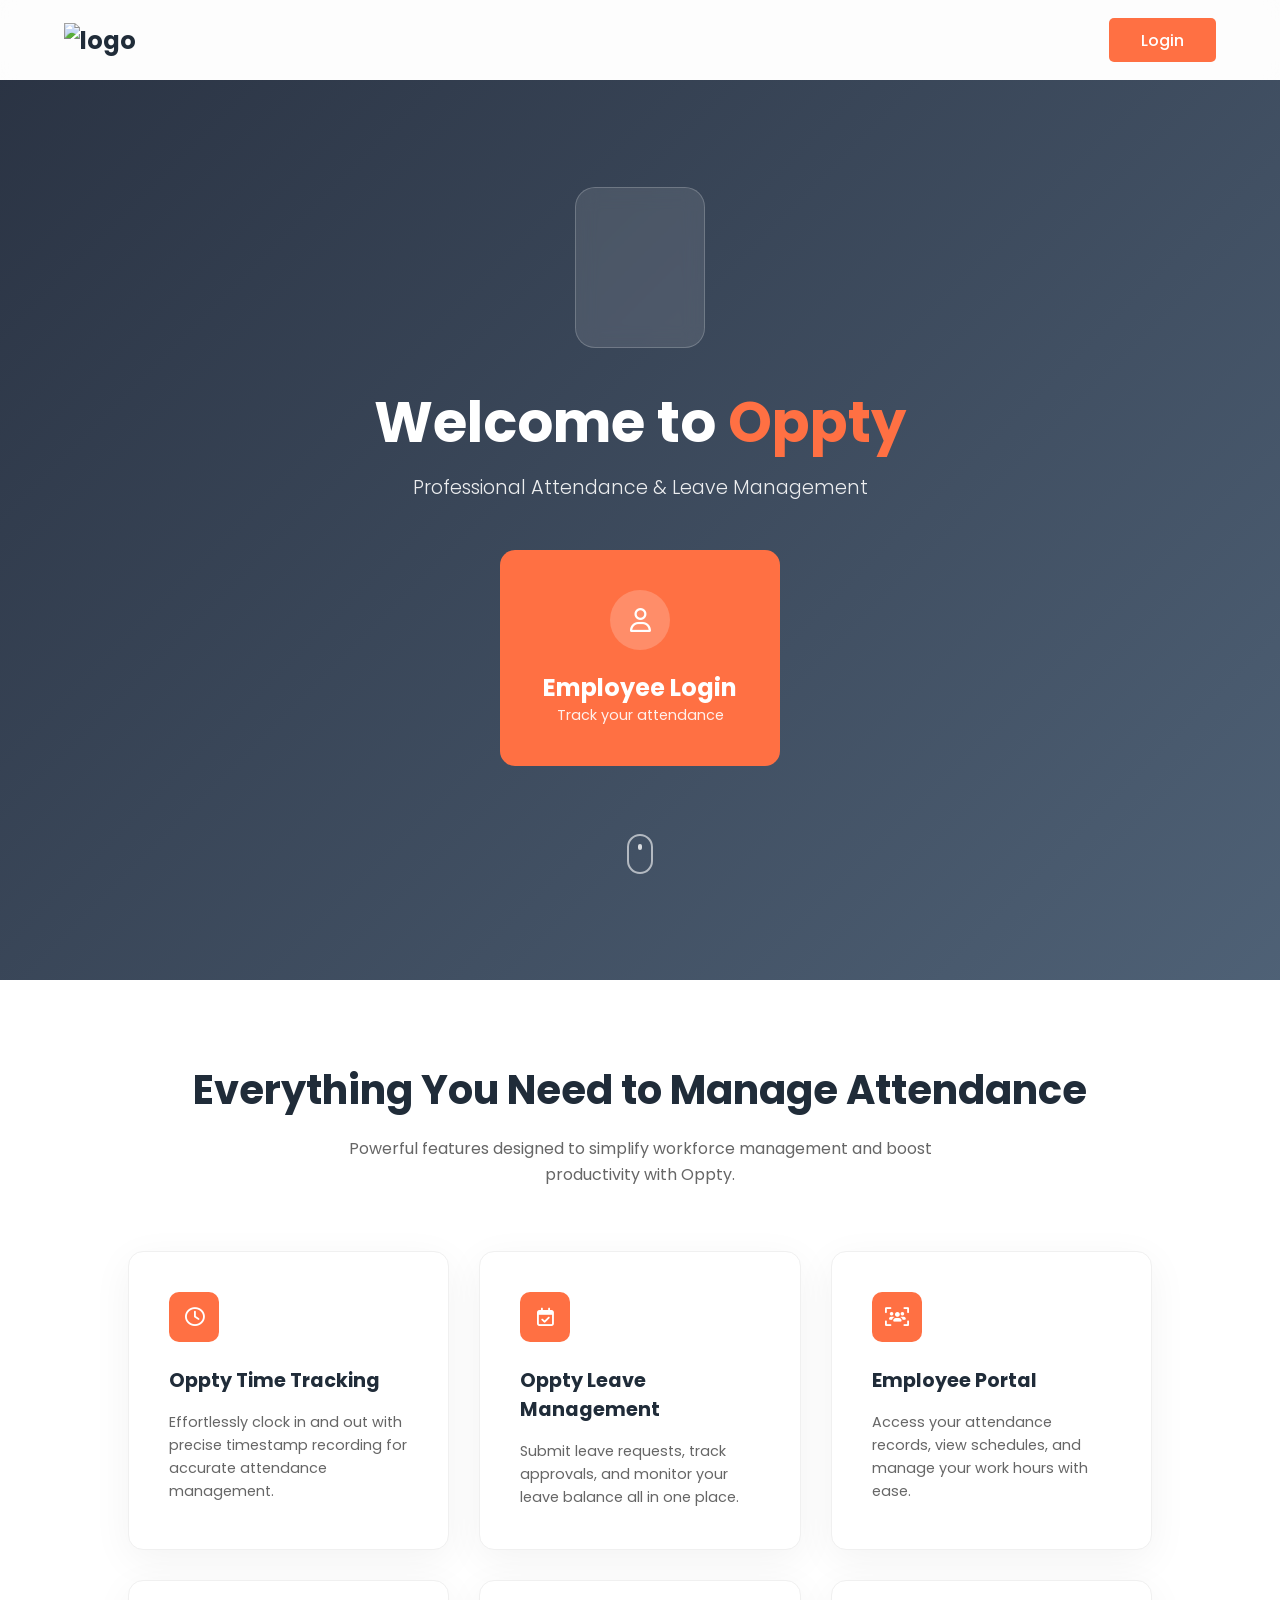
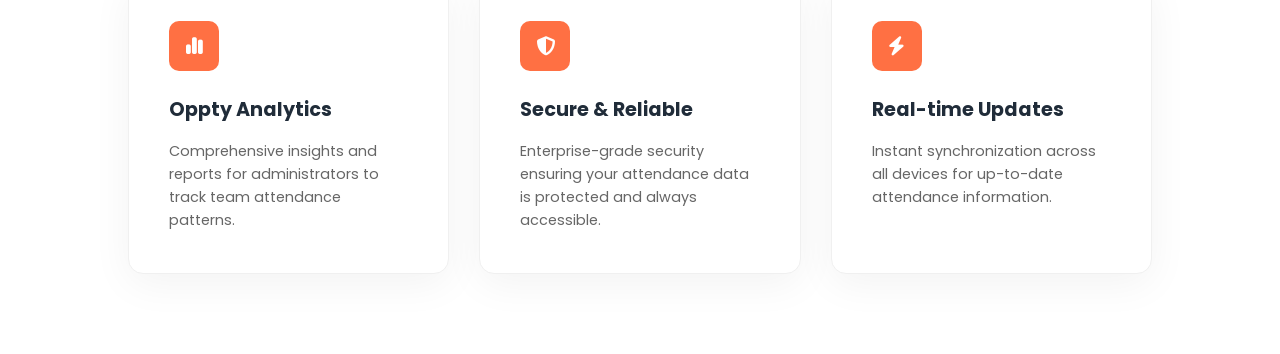
==== f_fr_bac/f_fr_bac/dashb_employee_trail/index.html @ e50a370b "hero ad" ====
<!DOCTYPE html>
<html lang="en">
<head>
    <meta charset="UTF-8">
    <meta name="viewport" content="width=device-width, initial-scale=1.0">
    <title>Oppty - Attendance Management</title>
    
    <!-- Google Fonts -->
    <link href="https://fonts.googleapis.com/css2?family=Poppins:wght@300;400;500;600;700&display=swap" rel="stylesheet">
    
    <!-- FontAwesome Icons -->
    <link rel="stylesheet" href="https://cdnjs.cloudflare.com/ajax/libs/font-awesome/6.4.0/css/all.min.css">
    
    <!-- Link to Custom CSS -->
    <link rel="stylesheet" href="./hero_page.css">
</head>
<body>

    <!-- Header -->
    <header class="header">
        <div class="logo-container">
            <span><img src="../assets/opptylogo.png" alt="logo" style="width: 50%;" ></span>
        </div>
        <a href="./employee_login/emp_login.html" class="nav-btn">Login</a>
    </header>

    <!-- Hero Section -->
    <section class="hero">
        <div class="hero-content">
            
            <!-- Glassmorphism Logo Area -->
            <div class="glass-logo-box">
                <div class="big-logo">
                    
                    <span class="logo-text-o"><img src="../assets/opptylogo.png" alt=""></span>
                </div>
            </div>

            <h1>Welcome to <span>Oppty</span></h1>
            <p>Professional Attendance & Leave Management</p>

            <!-- Action Buttons -->
            <div class="login-cards">
                <!-- Employee Card -->
                 <a href="./employee_login/emp_login.html" style="text-decoration: none;">
                    <div class="card-btn card-employee">
                    <div class="card-icon-circle">
                        <i class="far fa-user"></i>
                    </div>
                    <div>
                        <div class="card-title">Employee Login</div>
                        <div class="card-desc">Track your attendance</div>
                    </div>
                </div>
                 </a>
                

                <!-- Admin Card -->
                 <!-- <a href="../adminlogin/adminlogin.html" style="text-decoration: none;">
                    <div class="card-btn card-admin">
                    <div class="card-icon-circle">
                        <i class="fas fa-shield-halved"></i>
                    </div>
                    <div>
                        <div class="card-title">Admin Login</div>
                        <div class="card-desc">Manage team attendance</div>
                    </div>
                </div>
                 </a> -->
                
            </div>
        </div>

        <!-- Scroll Indicator -->
        <div class="scroll-down" id="scrollBtn">
            <div class="mouse-icon">
                <div class="wheel"></div>
            </div>
        </div>
    </section>

    <!-- Features Section -->
    <section class="features" id="features">
        <div class="features-header">
            <h2>Everything You Need to Manage Attendance</h2>
            <p>Powerful features designed to simplify workforce management and boost productivity with Oppty.</p>
        </div>

        <div class="features-grid">
            <!-- Card 1 -->
            <div class="feature-card">
                <div class="feature-icon-box">
                    <i class="far fa-clock"></i>
                </div>
                <h3>Oppty Time Tracking</h3>
                <p>Effortlessly clock in and out with precise timestamp recording for accurate attendance management.</p>
            </div>

            <!-- Card 2 -->
            <div class="feature-card">
                <div class="feature-icon-box">
                    <i class="far fa-calendar-check"></i>
                </div>
                <h3>Oppty Leave Management</h3>
                <p>Submit leave requests, track approvals, and monitor your leave balance all in one place.</p>
            </div>

            <!-- Card 3 -->
            <div class="feature-card">
                <div class="feature-icon-box">
                    <i class="fas fa-users-viewfinder"></i>
                </div>
                <h3>Employee Portal</h3>
                <p>Access your attendance records, view schedules, and manage your work hours with ease.</p>
            </div>

            <!-- Card 4 -->
            <div class="feature-card">
                <div class="feature-icon-box">
                    <i class="fas fa-chart-simple"></i>
                </div>
                <h3>Oppty Analytics</h3>
                <p>Comprehensive insights and reports for administrators to track team attendance patterns.</p>
            </div>

            <!-- Card 5 -->
            <div class="feature-card">
                <div class="feature-icon-box">
                    <i class="fas fa-shield-alt"></i>
                </div>
                <h3>Secure & Reliable</h3>
                <p>Enterprise-grade security ensuring your attendance data is protected and always accessible.</p>
            </div>

            <!-- Card 6 -->
            <div class="feature-card">
                <div class="feature-icon-box">
                    <i class="fas fa-bolt"></i>
                </div>
                <h3>Real-time Updates</h3>
                <p>Instant synchronization across all devices for up-to-date attendance information.</p>
            </div>
        </div>
    </section>

    <!-- Link to Javascript -->
    <script src="./hero_page.js"></script>
</body>
</html>
---- f_fr_bac/f_fr_bac/dashb_employee_trail/hero_page.css ----
/* --- CSS Variables & Reset --- */
:root {
    --primary-orange: #ff7043; /* Oppty Orange */
    --primary-dark: #202c39;   /* Admin Blue/Grey */
    --text-dark: #1e1e1e;
    --text-light: #f5f5f5;
    --text-grey: #666666;
    --bg-light: #f9f9f9;
    --white: #ffffff;
    --glass-bg: rgba(255, 255, 255, 0.1);
    --glass-border: rgba(255, 255, 255, 0.2);
}

* {
    margin: 0;
    padding: 0;
    box-sizing: border-box;
    font-family: 'Poppins', sans-serif;
}

body {
    background-color: var(--bg-light);
    color: var(--text-dark);
    overflow-x: hidden;
}

a { text-decoration: none; }
ul { list-style: none; }

/* --- Navbar --- */

.header {
    background: rgba(255, 255, 255, 0.6); /* 0.6 = 60% opacity */
    backdrop-filter: blur(8px); /* optional glass effect */
    padding: 1rem 5%;
    display: flex;
    justify-content: space-between;
    align-items: center;
    position: sticky;
    top: 0;
    z-index: 1000;
    height: 80px;
}

.logo-container {
    display: flex;
    align-items: center;
    gap: 10px;
    font-size: 1.5rem;
    font-weight: 700;
    color: var(--primary-dark);
}

.logo-icon {
    color: var(--primary-orange);
    font-size: 1.8rem;
}

.nav-btn {
    background-color: var(--primary-orange);
    color: var(--white);
    padding: 0.6rem 2rem;
    border-radius: 5px;
    font-weight: 500;
    transition: 0.3s;
}

.nav-btn:hover {
    background-color: #e65a2c;
}

/* --- Hero Section --- */
.hero {
    position: relative;
    min-height: 100vh;
    width: 100%;
    /* Using a placeholder office image */
    background: url('https://images.unsplash.com/photo-1497366216548-37526070297c?ixlib=rb-1.2.1&auto=format&fit=crop&w=1920&q=80') no-repeat center center/cover;
    display: flex;
    flex-direction: column;
    align-items: center;
    justify-content: center;
    text-align: center;
    padding: 2rem;
    color: var(--white);
}

/* Dark overlay for hero to make text readable */
.hero::before {
    content: '';
    position: absolute;
    top: 0;
    left: 0;
    width: 100%;
    height: 100%;
    background: linear-gradient(135deg, rgba(20,30,48,0.9) 0%, rgba(36,59,85,0.8) 100%);
    z-index: 1;
}

.hero-content {
    position: relative;
    z-index: 2;
    width: 100%;
    max-width: 900px;
}

/* Glassmorphism Logo Box */
.glass-logo-box {
    background: var(--glass-bg);
    backdrop-filter: blur(10px);
    -webkit-backdrop-filter: blur(10px);
    border: 1px solid var(--glass-border);
    padding: 2rem 4rem;
    border-radius: 20px;
    display: inline-block;
    margin-bottom: 2rem;
}

.big-logo {
    font-size: 4rem;
    font-weight: 700;
    color: var(--primary-dark); /* Fallback */
    display: flex;
    align-items: center;
    justify-content: center;
    gap: 10px;
}

/* Simulating the specific logo style */
.logo-text-o { color: var(--primary-orange); position: relative; }
.logo-text-rest { color: #556677; }

h1 {
    font-size: 3.5rem;
    margin-bottom: 0.5rem;
    font-weight: 700;
}

h1 span {
    color: var(--primary-orange);
}

.hero p {
    font-size: 1.2rem;
    margin-bottom: 3rem;
    opacity: 0.9;
    font-weight: 300;
}

/* Login Cards Container */
.login-cards {
    display: flex;
    justify-content: center;
    gap: 30px;
    margin-bottom: 3rem;
    flex-wrap: wrap;
}

.card-btn {
    width: 280px;
    padding: 2.5rem 1.5rem;
    border-radius: 15px;
    text-align: center;
    cursor: pointer;
    transition: transform 0.3s ease, box-shadow 0.3s ease;
    display: flex;
    flex-direction: column;
    align-items: center;
    gap: 15px;
}

.card-btn:hover {
    transform: translateY(-5px);
    box-shadow: 0 15px 30px rgba(0,0,0,0.3);
}

.card-employee {
    background-color: var(--primary-orange);
    color: var(--white);
}

.card-admin {
    background-color: var(--primary-dark);
    color: var(--white);
}

.card-icon-circle {
    width: 60px;
    height: 60px;
    border-radius: 50%;
    background: rgba(255,255,255,0.2);
    display: flex;
    align-items: center;
    justify-content: center;
    font-size: 1.5rem;
    margin-bottom: 5px;
}

.card-title {
    font-size: 1.5rem;
    font-weight: 700;
}

.card-desc {
    font-size: 0.9rem;
    opacity: 0.9;
}

/* Scroll Icon */
.scroll-down {
    position: relative;
    z-index: 2;
    margin-top: 20px;
    animation: bounce 2s infinite;
    cursor: pointer;
}

.mouse-icon {
    width: 26px;
    height: 40px;
    border: 2px solid rgba(255,255,255,0.6);
    border-radius: 15px;
    position: relative;
}

.wheel {
    width: 4px;
    height: 6px;
    background: rgba(255,255,255,0.8);
    border-radius: 2px;
    position: absolute;
    top: 8px;
    left: 50%;
    transform: translateX(-50%);
}

@keyframes bounce {
    0%, 20%, 50%, 80%, 100% {transform: translateY(0);}
    40% {transform: translateY(-10px);}
    60% {transform: translateY(-5px);}
}

/* --- Features Section --- */
.features {
    padding: 5rem 10%;
    background-color: var(--white);
    text-align: center;
}

.features-header {
    margin-bottom: 4rem;
}

.features-header h2 {
    font-size: 2.5rem;
    color: var(--primary-dark);
    margin-bottom: 1rem;
}

.features-header p {
    color: var(--text-grey);
    max-width: 600px;
    margin: 0 auto;
    line-height: 1.6;
}

/* Grid System */
.features-grid {
    display: grid;
    grid-template-columns: repeat(auto-fit, minmax(320px, 1fr));
    gap: 30px;
}

.feature-card {
    background: var(--white);
    padding: 2.5rem;
    border-radius: 15px;
    text-align: left;
    box-shadow: 0 10px 40px rgba(0,0,0,0.05);
    transition: transform 0.3s ease;
    border: 1px solid #f0f0f0;
}

.feature-card:hover {
    transform: translateY(-5px);
}

.feature-icon-box {
    width: 50px;
    height: 50px;
    background-color: var(--primary-orange);
    border-radius: 10px;
    display: flex;
    align-items: center;
    justify-content: center;
    color: var(--white);
    font-size: 1.2rem;
    margin-bottom: 1.5rem;
}

.feature-card h3 {
    color: var(--primary-dark);
    font-size: 1.2rem;
    margin-bottom: 1rem;
}

.feature-card p {
    color: var(--text-grey);
    font-size: 0.9rem;
    line-height: 1.6;
}

/* --- Responsive Design --- */
@media (max-width: 768px) {
    h1 { font-size: 2.5rem; }
    .big-logo { font-size: 3rem; }
    
    .features-header h2 { font-size: 1.8rem; }
    
    .features { padding: 3rem 5%; }
}

@media (max-width: 600px) {
    .login-cards { flex-direction: column; align-items: center; }
    .card-btn { width: 100%; max-width: 320px; }
    
    .glass-logo-box { padding: 1.5rem 2rem; width: 100%; }
    .big-logo { font-size: 2.5rem; }
    
    header { padding: 1rem; }
    .nav-btn { padding: 0.5rem 1rem; }
}
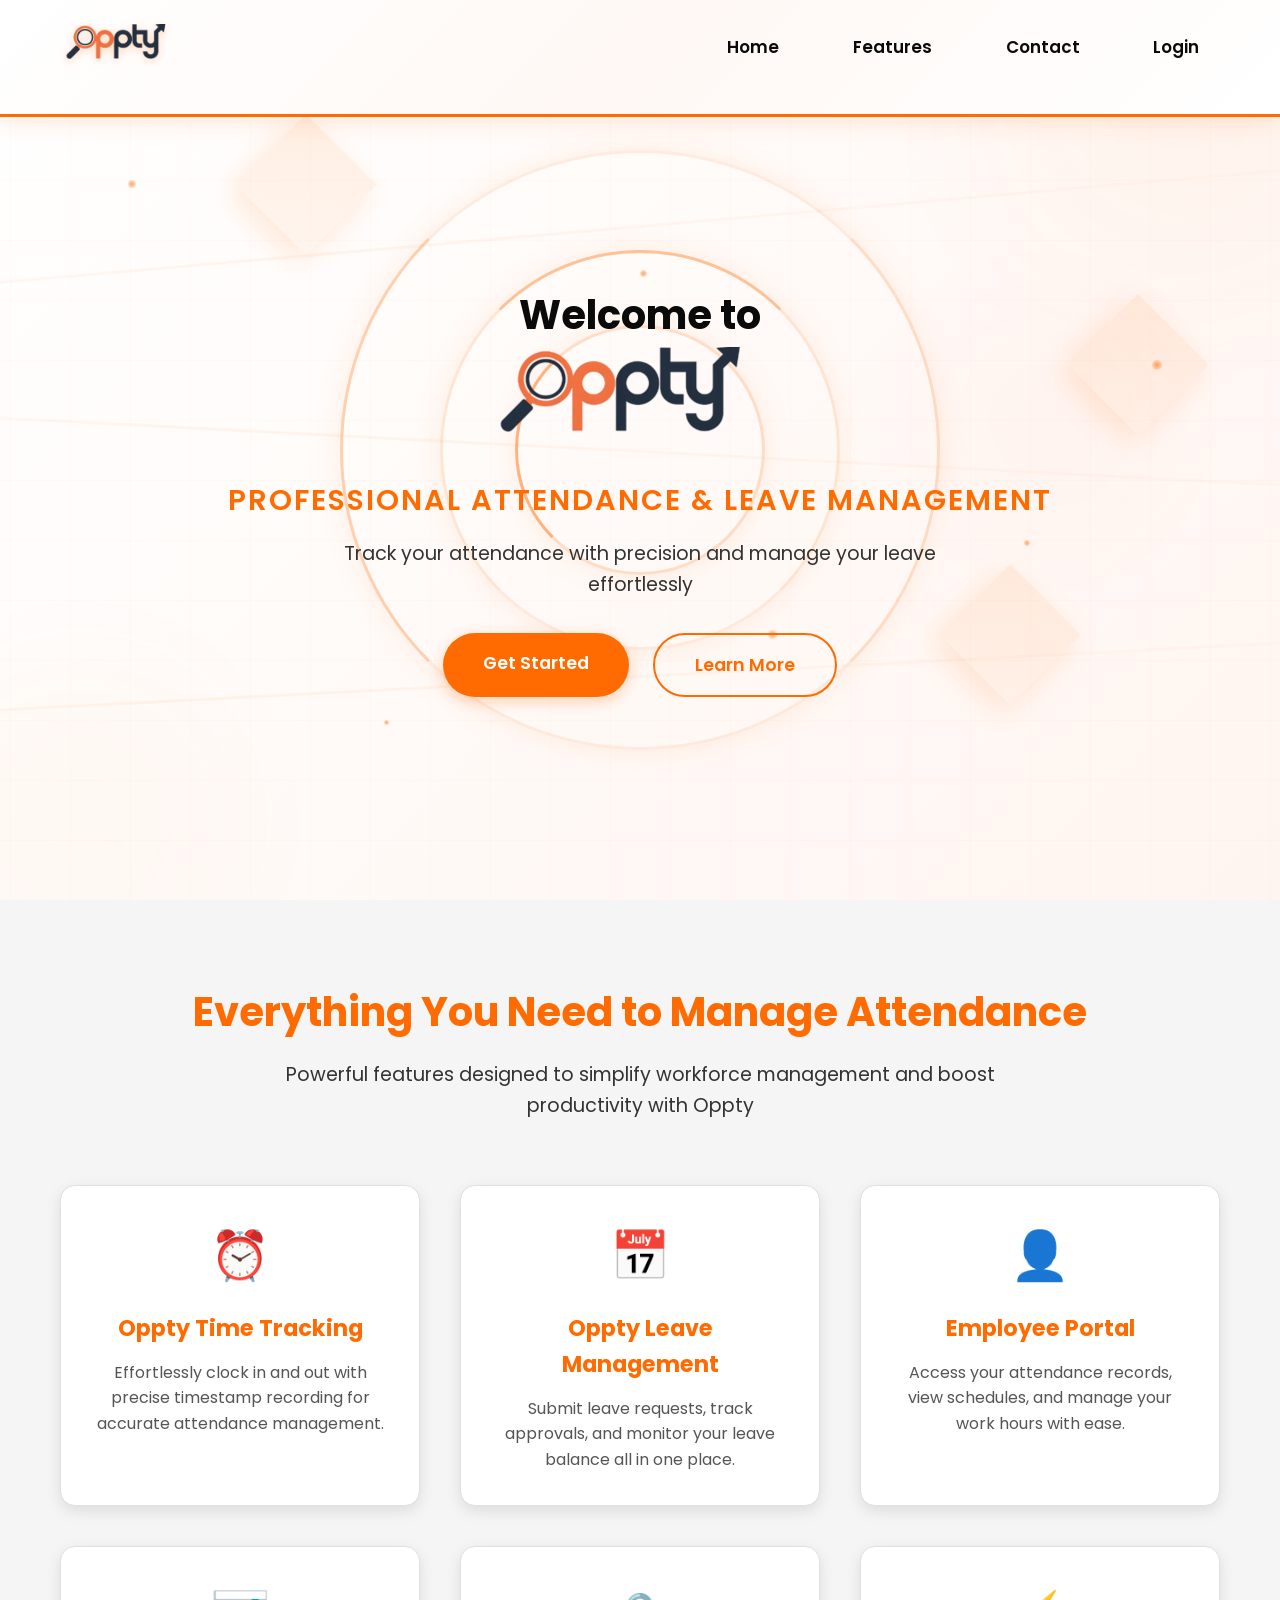
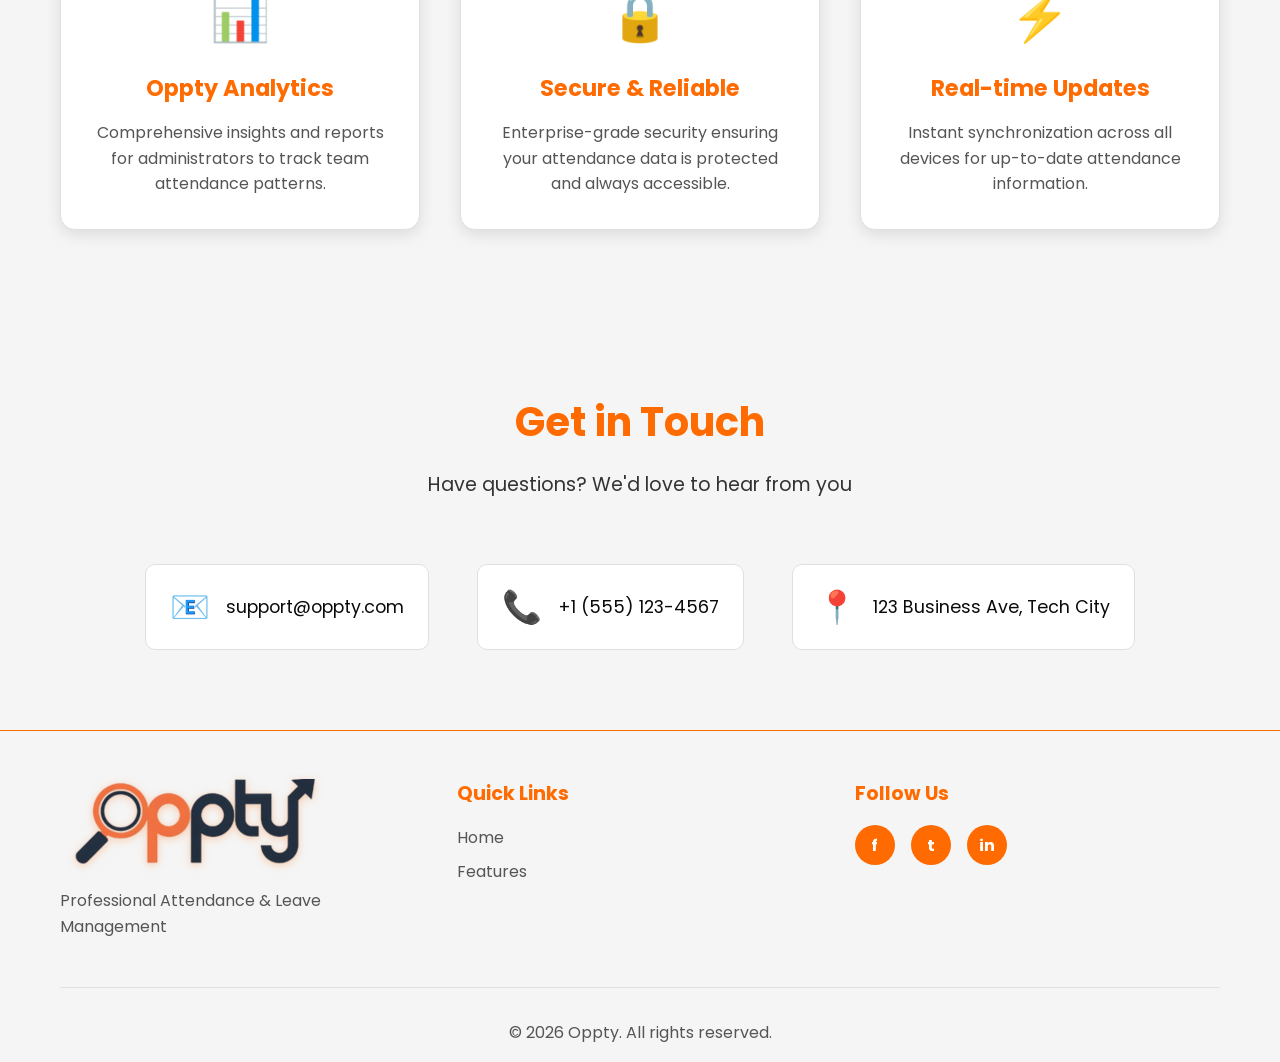
==== commit 7c0e9cfb: "hero page added" ====
--- a/f_fr_bac/f_fr_bac/dashb_employee_trail/index.html
+++ b/f_fr_bac/f_fr_bac/dashb_employee_trail/index.html
@@ -3,147 +3,187 @@
 <head>
     <meta charset="UTF-8">
     <meta name="viewport" content="width=device-width, initial-scale=1.0">
-    <title>Oppty - Attendance Management</title>
-    
-    <!-- Google Fonts -->
-    <link href="https://fonts.googleapis.com/css2?family=Poppins:wght@300;400;500;600;700&display=swap" rel="stylesheet">
-    
-    <!-- FontAwesome Icons -->
-    <link rel="stylesheet" href="https://cdnjs.cloudflare.com/ajax/libs/font-awesome/6.4.0/css/all.min.css">
-    
-    <!-- Link to Custom CSS -->
-    <link rel="stylesheet" href="./hero_page.css">
+    <title>Oppty - Professional Attendance & Leave Management</title>
+    <link rel="icon" type="image/png" href="./assets/opptylogo2.png">
+    <link rel="stylesheet" href="styles.css">
+    <link href="https://fonts.googleapis.com/css2?family=Poppins:wght@300;400;500;600;700;800&display=swap" rel="stylesheet">
 </head>
 <body>
-
-    <!-- Header -->
-    <header class="header">
-        <div class="logo-container">
-            <span><img src="../assets/opptylogo.png" alt="logo" style="width: 50%;" ></span>
+    <!-- Navigation -->
+    <nav class="navbar">
+        <div class="container">
+            <div class="logo">
+                <span class="logo-text"><img src="./assets/opptylogo.png" alt="logo" style="height: 35px;"></span>
+            </div>
+            <ul class="nav-links">
+                <li><a href="#home">Home</a></li>
+                <li><a href="#features">Features</a></li>
+                <li><a href="#contact">Contact</a></li>
+                <li><a href="./employee_login/emp_login.html">Login</a></li>
+            </ul>
         </div>
-        <a href="./employee_login/emp_login.html" class="nav-btn">Login</a>
-    </header>
+    </nav>
 
     <!-- Hero Section -->
-    <section class="hero">
+    <section id="home" class="hero">
         <div class="hero-content">
-            
-            <!-- Glassmorphism Logo Area -->
-            <div class="glass-logo-box">
-                <div class="big-logo">
-                    
-                    <span class="logo-text-o"><img src="../assets/opptylogo.png" alt=""></span>
-                </div>
-            </div>
-
-            <h1>Welcome to <span>Oppty</span></h1>
-            <p>Professional Attendance & Leave Management</p>
-
-            <!-- Action Buttons -->
-            <div class="login-cards">
-                <!-- Employee Card -->
-                 <a href="./employee_login/emp_login.html" style="text-decoration: none;">
-                    <div class="card-btn card-employee">
-                    <div class="card-icon-circle">
-                        <i class="far fa-user"></i>
-                    </div>
-                    <div>
-                        <div class="card-title">Employee Login</div>
-                        <div class="card-desc">Track your attendance</div>
-                    </div>
-                </div>
-                 </a>
-                
-
-                <!-- Admin Card -->
-                 <!-- <a href="../adminlogin/adminlogin.html" style="text-decoration: none;">
-                    <div class="card-btn card-admin">
-                    <div class="card-icon-circle">
-                        <i class="fas fa-shield-halved"></i>
-                    </div>
-                    <div>
-                        <div class="card-title">Admin Login</div>
-                        <div class="card-desc">Manage team attendance</div>
-                    </div>
-                </div>
-                 </a> -->
-                
+            <h1 class="hero-title">
+                <span class="title-line">Welcome to</span>
+                <span class="title-line oppty-name"><img src="./assets/opptylogo.png" alt=""></span>
+            </h1>
+            <p class="hero-subtitle">Professional Attendance & Leave Management</p>
+            <p class="hero-description">Track your attendance with precision and manage your leave effortlessly</p>
+            <div class="hero-buttons">
+                <a href="#features" class="btn btn-primary">Get Started</a>
+                <a href="#contact" class="btn btn-secondary">Learn More</a>
             </div>
         </div>
+        <div class="hero-shapes">
+            <div class="shape shape-1"></div>
+            <div class="shape shape-2"></div>
+            <div class="shape shape-3"></div>
+            <div class="floating-circle circle-1"></div>
+            <div class="floating-circle circle-2"></div>
+            <div class="floating-circle circle-3"></div>
+            <div class="particle particle-1"></div>
+            <div class="particle particle-2"></div>
+            <div class="particle particle-3"></div>
+            <div class="particle particle-4"></div>
+            <div class="particle particle-5"></div>
+            <div class="particle particle-6"></div>
+            <div class="diamond diamond-1"></div>
+            <div class="diamond diamond-2"></div>
+            <div class="diamond diamond-3"></div>
+            <div class="wave-line wave-1"></div>
+            <div class="wave-line wave-2"></div>
+            <div class="wave-line wave-3"></div>
+        </div>
+    </section>
 
-        <!-- Scroll Indicator -->
-        <div class="scroll-down" id="scrollBtn">
-            <div class="mouse-icon">
-                <div class="wheel"></div>
+    <!-- Features Section -->
+    <section id="features" class="features">
+        <div class="container">
+            <h2 class="section-title">Everything You Need to Manage Attendance</h2>
+            <p class="section-subtitle">Powerful features designed to simplify workforce management and boost productivity with Oppty</p>
+            
+            <div class="features-grid">
+                <!-- Feature 1 -->
+                <div class="feature-card">
+                    <div class="card-icon">
+                        <div class="icon-box">⏰</div>
+                    </div>
+                    <h3>Oppty Time Tracking</h3>
+                    <p>Effortlessly clock in and out with precise timestamp recording for accurate attendance management.</p>
+                    <div class="card-overlay"></div>
+                </div>
+
+                <!-- Feature 2 -->
+                <div class="feature-card">
+                    <div class="card-icon">
+                        <div class="icon-box">📅</div>
+                    </div>
+                    <h3>Oppty Leave Management</h3>
+                    <p>Submit leave requests, track approvals, and monitor your leave balance all in one place.</p>
+                    <div class="card-overlay"></div>
+                </div>
+
+                <!-- Feature 3 -->
+                <div class="feature-card">
+                    <div class="card-icon">
+                        <div class="icon-box">👤</div>
+                    </div>
+                    <h3>Employee Portal</h3>
+                    <p>Access your attendance records, view schedules, and manage your work hours with ease.</p>
+                    <div class="card-overlay"></div>
+                </div>
+
+                <!-- Feature 4 -->
+                <div class="feature-card">
+                    <div class="card-icon">
+                        <div class="icon-box">📊</div>
+                    </div>
+                    <h3>Oppty Analytics</h3>
+                    <p>Comprehensive insights and reports for administrators to track team attendance patterns.</p>
+                    <div class="card-overlay"></div>
+                </div>
+
+                <!-- Feature 5 -->
+                <div class="feature-card">
+                    <div class="card-icon">
+                        <div class="icon-box">🔒</div>
+                    </div>
+                    <h3>Secure & Reliable</h3>
+                    <p>Enterprise-grade security ensuring your attendance data is protected and always accessible.</p>
+                    <div class="card-overlay"></div>
+                </div>
+
+                <!-- Feature 6 -->
+                <div class="feature-card">
+                    <div class="card-icon">
+                        <div class="icon-box">⚡</div>
+                    </div>
+                    <h3>Real-time Updates</h3>
+                    <p>Instant synchronization across all devices for up-to-date attendance information.</p>
+                    <div class="card-overlay"></div>
+                </div>
             </div>
         </div>
     </section>
 
-    <!-- Features Section -->
-    <section class="features" id="features">
-        <div class="features-header">
-            <h2>Everything You Need to Manage Attendance</h2>
-            <p>Powerful features designed to simplify workforce management and boost productivity with Oppty.</p>
-        </div>
 
-        <div class="features-grid">
-            <!-- Card 1 -->
-            <div class="feature-card">
-                <div class="feature-icon-box">
-                    <i class="far fa-clock"></i>
+
+    <!-- Contact Section -->
+    <section id="contact" class="contact-section">
+        <div class="container">
+            <h2 class="section-title">Get in Touch</h2>
+            <p class="section-subtitle">Have questions? We'd love to hear from you</p>
+            <div class="contact-info">
+                <div class="contact-item">
+                    <span class="contact-icon">📧</span>
+                    <p>support@oppty.com</p>
                 </div>
-                <h3>Oppty Time Tracking</h3>
-                <p>Effortlessly clock in and out with precise timestamp recording for accurate attendance management.</p>
-            </div>
-
-            <!-- Card 2 -->
-            <div class="feature-card">
-                <div class="feature-icon-box">
-                    <i class="far fa-calendar-check"></i>
+                <div class="contact-item">
+                    <span class="contact-icon">📞</span>
+                    <p>+1 (555) 123-4567</p>
                 </div>
-                <h3>Oppty Leave Management</h3>
-                <p>Submit leave requests, track approvals, and monitor your leave balance all in one place.</p>
-            </div>
-
-            <!-- Card 3 -->
-            <div class="feature-card">
-                <div class="feature-icon-box">
-                    <i class="fas fa-users-viewfinder"></i>
+                <div class="contact-item">
+                    <span class="contact-icon">📍</span>
+                    <p>123 Business Ave, Tech City</p>
                 </div>
-                <h3>Employee Portal</h3>
-                <p>Access your attendance records, view schedules, and manage your work hours with ease.</p>
-            </div>
-
-            <!-- Card 4 -->
-            <div class="feature-card">
-                <div class="feature-icon-box">
-                    <i class="fas fa-chart-simple"></i>
-                </div>
-                <h3>Oppty Analytics</h3>
-                <p>Comprehensive insights and reports for administrators to track team attendance patterns.</p>
-            </div>
-
-            <!-- Card 5 -->
-            <div class="feature-card">
-                <div class="feature-icon-box">
-                    <i class="fas fa-shield-alt"></i>
-                </div>
-                <h3>Secure & Reliable</h3>
-                <p>Enterprise-grade security ensuring your attendance data is protected and always accessible.</p>
-            </div>
-
-            <!-- Card 6 -->
-            <div class="feature-card">
-                <div class="feature-icon-box">
-                    <i class="fas fa-bolt"></i>
-                </div>
-                <h3>Real-time Updates</h3>
-                <p>Instant synchronization across all devices for up-to-date attendance information.</p>
             </div>
         </div>
     </section>
 
-    <!-- Link to Javascript -->
-    <script src="./hero_page.js"></script>
+    <!-- Footer -->
+    <footer class="footer">
+        <div class="container">
+            <div class="footer-content">
+                <div class="footer-logo">
+                    <span class="logo-text"><img src="./assets/opptylogo.png" alt=""></span>
+                    <p>Professional Attendance & Leave Management</p>
+                </div>
+                <div class="footer-links">
+                    <h4>Quick Links</h4>
+                    <ul>
+                        <li><a href="#home">Home</a></li>
+                        <li><a href="#features">Features</a></li>
+                    </ul>
+                </div>
+                <div class="footer-social">
+                    <h4>Follow Us</h4>
+                    <div class="social-icons">
+                        <a href="#" class="social-icon">f</a>
+                        <a href="#" class="social-icon">t</a>
+                        <a href="#" class="social-icon">in</a>
+                    </div>
+                </div>
+            </div>
+            <div class="footer-bottom">
+                <p>&copy; 2026 Oppty. All rights reserved.</p>
+            </div>
+        </div>
+    </footer>
+
+    <script src="script.js"></script>
 </body>
-</html>+</html>
--- a/f_fr_bac/f_fr_bac/dashb_employee_trail/styles.css
+++ b/f_fr_bac/f_fr_bac/dashb_employee_trail/styles.css
@@ -0,0 +1,937 @@
+* {
+    margin: 0;
+    padding: 0;
+    box-sizing: border-box;
+}
+
+:root {
+    --primary-orange: #FF6B00;
+    --dark-orange: #FF4500;
+    --light-orange: #FF8C00;
+    --black: #0a0a0a;
+    --dark-gray: #1a1a1a;
+    --medium-gray: #2a2a2a;
+    --light-gray: #3a3a3a;
+    --white: #ffffff;
+    --off-white: #f5f5f5;
+}
+
+body {
+    font-family: 'Poppins', sans-serif;
+    background-color: var(--white);
+    color: var(--black);
+    overflow-x: hidden;
+    line-height: 1.6;
+}
+
+.container {
+    max-width: 1200px;
+    margin: 0 auto;
+    padding: 0 20px;
+}
+
+/* Navigation */
+.navbar {
+    position: fixed;
+    top: 0;
+    height: 13%;
+    width: 100%;
+    background: linear-gradient(135deg, #ffffff 0%, #fff8f5 50%, #ffffff 100%);
+    padding: 1.2rem 0;
+    z-index: 1000;
+    border-bottom: 3px solid var(--primary-orange);
+    box-shadow: 0 4px 25px rgba(255, 107, 0, 0.15);
+    transition: all 0.3s ease;
+}
+
+.navbar.scrolled {
+    background: linear-gradient(135deg, #ffffff 0%, #ffe8dc 100%);
+    box-shadow: 0 6px 30px rgba(255, 107, 0, 0.25);
+}
+
+.navbar .container {
+    display: flex;
+    justify-content: space-between;
+    align-items: center;
+}
+
+.logo-text {
+    font-size: 2.2rem;
+    font-weight: 800;
+    background: linear-gradient(135deg, var(--primary-orange), var(--dark-orange));
+    -webkit-background-clip: text;
+    -webkit-text-fill-color: transparent;
+    background-clip: text;
+    position: relative;
+    display: inline-block;
+    filter: drop-shadow(0 2px 4px rgba(255, 107, 0, 0.3));
+}
+
+/* .logo-text::after {
+    content: '';
+    position: absolute;
+    bottom: -5px;
+    left: 0;
+    width: 100%;
+    height: 3px;
+    background: linear-gradient(90deg, var(--primary-orange), var(--light-orange), var(--primary-orange));
+    animation: shimmerLine 2s linear infinite;
+}
+
+@keyframes shimmerLine {
+    0% {
+        transform: translateX(-100%);
+    }
+    100% {
+        transform: translateX(100%);
+    }
+} */
+
+.nav-links {
+    display: flex;
+    list-style: none;
+    gap: 2rem;
+}
+
+.nav-links a {
+    color: var(--black);
+    text-decoration: none;
+    font-weight: 600;
+    font-size: 1.05rem;
+    transition: all 0.3s ease;
+    position: relative;
+    padding: 0.5rem 1rem;
+    margin: 0 0.3rem;
+    border-radius: 25px;
+}
+
+.nav-links a::before {
+    content: '';
+    position: absolute;
+    top: 0;
+    left: 0;
+    width: 100%;
+    height: 100%;
+    background: linear-gradient(135deg, var(--primary-orange), var(--light-orange));
+    border-radius: 25px;
+    opacity: 0;
+    transform: scale(0.8);
+    transition: all 0.3s ease;
+    z-index: -1;
+}
+
+.nav-links a:hover::before {
+    opacity: 1;
+    transform: scale(1);
+}
+
+.nav-links a:hover {
+    color: var(--white);
+    transform: translateY(-2px);
+    box-shadow: 0 4px 15px rgba(255, 107, 0, 0.3);
+}
+
+/* Hero Section */
+.hero {
+    min-height: 100vh;
+    display: flex;
+    align-items: center;
+    justify-content: center;
+    position: relative;
+    background: linear-gradient(135deg, var(--white) 0%, #fff5f0 100%);
+    overflow: hidden;
+    padding-top: 80px;
+}
+
+.hero-content {
+    text-align: center;
+    z-index: 10;
+    animation: fadeInUp 1s ease;
+}
+
+.hero-title {
+    font-size: 4rem;
+    font-weight: 700;
+    margin-bottom: 1rem;
+}
+
+.title-line {
+    display: block;
+}
+
+.title-line:first-child {
+    font-size: 2.5rem;
+    color: var(--black);
+}
+
+.oppty-name {
+    color: var(--primary-orange);
+}
+
+.hero-subtitle {
+    font-size: 1.8rem;
+    color: var(--primary-orange);
+    margin-bottom: 1rem;
+    font-weight: 600;
+    text-transform: uppercase;
+    letter-spacing: 2px;
+}
+
+.hero-description {
+    font-size: 1.2rem;
+    color: #333;
+    margin-bottom: 2rem;
+    max-width: 600px;
+    margin-left: auto;
+    margin-right: auto;
+}
+
+.hero-buttons {
+    display: flex;
+    gap: 1.5rem;
+    justify-content: center;
+    flex-wrap: wrap;
+}
+
+.btn {
+    padding: 1rem 2.5rem;
+    font-size: 1.1rem;
+    font-weight: 600;
+    border-radius: 50px;
+    text-decoration: none;
+    transition: all 0.3s ease;
+    cursor: pointer;
+    border: none;
+    display: inline-block;
+}
+
+.btn-primary {
+    background: var(--primary-orange);
+    color: var(--white);
+    box-shadow: 0 4px 15px rgba(255, 107, 0, 0.3);
+}
+
+.btn-primary:hover {
+    background: var(--dark-orange);
+    transform: translateY(-3px);
+    box-shadow: 0 6px 20px rgba(255, 107, 0, 0.4);
+}
+
+.btn-secondary {
+    background: transparent;
+    color: var(--primary-orange);
+    border: 2px solid var(--primary-orange);
+}
+
+.btn-secondary:hover {
+    background: var(--primary-orange);
+    color: var(--white);
+    transform: translateY(-3px);
+}
+
+/* 3D Shapes */
+.hero-shapes {
+    position: absolute;
+    width: 100%;
+    height: 100%;
+    top: 0;
+    left: 0;
+    pointer-events: none;
+}
+
+.shape {
+    position: absolute;
+    border-radius: 50%;
+    opacity: 0.1;
+    animation: floatShape 20s ease-in-out infinite;
+    filter: blur(50px);
+}
+
+.shape-1 {
+    width: 500px;
+    height: 500px;
+    background: radial-gradient(circle, rgba(255, 107, 0, 0.4), transparent);
+    top: -150px;
+    right: -150px;
+    animation: moveShape1 25s ease-in-out infinite;
+}
+
+.shape-2 {
+    width: 400px;
+    height: 400px;
+    background: radial-gradient(circle, rgba(255, 140, 0, 0.3), transparent);
+    bottom: -120px;
+    left: -120px;
+    animation: moveShape2 20s ease-in-out infinite;
+}
+
+.shape-3 {
+    width: 300px;
+    height: 300px;
+    background: radial-gradient(circle, rgba(255, 69, 0, 0.3), transparent);
+    top: 30%;
+    left: 70%;
+    animation: moveShape3 18s ease-in-out infinite;
+}
+
+/* Floating Particles */
+.particle {
+    position: absolute;
+    border-radius: 50%;
+    background: radial-gradient(circle, rgba(255, 107, 0, 0.6), transparent);
+    animation: floatParticle linear infinite;
+    pointer-events: none;
+}
+
+.particle-1 {
+    width: 8px;
+    height: 8px;
+    top: 20%;
+    left: 10%;
+    animation-duration: 15s;
+    animation-delay: 0s;
+}
+
+.particle-2 {
+    width: 6px;
+    height: 6px;
+    top: 60%;
+    left: 80%;
+    animation-duration: 18s;
+    animation-delay: 2s;
+}
+
+.particle-3 {
+    width: 10px;
+    height: 10px;
+    top: 40%;
+    left: 90%;
+    animation-duration: 20s;
+    animation-delay: 4s;
+}
+
+.particle-4 {
+    width: 5px;
+    height: 5px;
+    top: 80%;
+    left: 30%;
+    animation-duration: 16s;
+    animation-delay: 1s;
+}
+
+.particle-5 {
+    width: 7px;
+    height: 7px;
+    top: 30%;
+    left: 50%;
+    animation-duration: 19s;
+    animation-delay: 3s;
+}
+
+.particle-6 {
+    width: 9px;
+    height: 9px;
+    top: 70%;
+    left: 60%;
+    animation-duration: 17s;
+    animation-delay: 5s;
+}
+
+/* Geometric Patterns */
+.hero::before {
+    content: '';
+    position: absolute;
+    top: 0;
+    left: 0;
+    right: 0;
+    bottom: 0;
+    background-image: 
+        linear-gradient(rgba(255, 107, 0, 0.04) 1px, transparent 1px),
+        linear-gradient(90deg, rgba(255, 107, 0, 0.04) 1px, transparent 1px);
+    background-size: 60px 60px;
+    background-position: center;
+    pointer-events: none;
+    opacity: 0.6;
+    animation: moveGrid 30s linear infinite;
+}
+
+/* Floating Circles */
+.floating-circle {
+    position: absolute;
+    border-radius: 50%;
+    border: 3px solid rgba(255, 107, 0, 0.15);
+    animation: rotateCircle 25s linear infinite;
+    box-shadow: 0 0 30px rgba(255, 107, 0, 0.1);
+}
+
+.circle-1 {
+    width: 600px;
+    height: 600px;
+    top: 50%;
+    left: 50%;
+    transform: translate(-50%, -50%);
+    border-color: rgba(255, 107, 0, 0.1);
+    border-left-color: rgba(255, 107, 0, 0.3);
+    border-right-color: rgba(255, 107, 0, 0.2);
+}
+
+.circle-2 {
+    width: 400px;
+    height: 400px;
+    top: 50%;
+    left: 50%;
+    transform: translate(-50%, -50%);
+    border-color: rgba(255, 107, 0, 0.15);
+    border-top-color: rgba(255, 107, 0, 0.4);
+    border-bottom-color: rgba(255, 107, 0, 0.1);
+    animation-direction: reverse;
+    animation-duration: 20s;
+}
+
+.circle-3 {
+    width: 250px;
+    height: 250px;
+    top: 50%;
+    left: 50%;
+    transform: translate(-50%, -50%);
+    border-color: rgba(255, 107, 0, 0.2);
+    border-left-color: rgba(255, 107, 0, 0.5);
+    animation-duration: 15s;
+}
+
+/* Diamond Shapes */
+.diamond {
+    position: absolute;
+    width: 100px;
+    height: 100px;
+    background: linear-gradient(135deg, rgba(255, 107, 0, 0.1), rgba(255, 107, 0, 0.05));
+    transform: rotate(45deg);
+    animation: floatDiamond 12s ease-in-out infinite;
+    pointer-events: none;
+    box-shadow: 0 10px 30px rgba(255, 107, 0, 0.15);
+}
+
+.diamond-1 {
+    top: 15%;
+    left: 20%;
+    animation-delay: 0s;
+}
+
+.diamond-2 {
+    top: 65%;
+    left: 75%;
+    animation-delay: 3s;
+}
+
+.diamond-3 {
+    top: 35%;
+    left: 85%;
+    animation-delay: 6s;
+}
+
+/* Wave Lines */
+.wave-line {
+    position: absolute;
+    width: 200%;
+    height: 3px;
+    background: linear-gradient(90deg, 
+        transparent, 
+        rgba(255, 107, 0, 0.2), 
+        rgba(255, 107, 0, 0.1), 
+        transparent);
+    animation: moveWave 8s ease-in-out infinite;
+    opacity: 0.3;
+}
+
+.wave-1 {
+    top: 25%;
+    left: -50%;
+    animation-delay: 0s;
+    transform: rotate(-5deg);
+}
+
+.wave-2 {
+    top: 50%;
+    left: -50%;
+    animation-delay: 2s;
+    transform: rotate(3deg);
+}
+
+.wave-3 {
+    top: 75%;
+    left: -50%;
+    animation-delay: 4s;
+    transform: rotate(-3deg);
+}
+
+/* Features Section */
+.features {
+    padding: 80px 0;
+    background: var(--off-white);
+}
+
+.section-title {
+    font-size: 2.5rem;
+    text-align: center;
+    margin-bottom: 1rem;
+    color: var(--primary-orange);
+}
+
+.section-subtitle {
+    text-align: center;
+    font-size: 1.2rem;
+    color: #333;
+    margin-bottom: 4rem;
+    max-width: 800px;
+    margin-left: auto;
+    margin-right: auto;
+}
+
+.features-grid {
+    display: grid;
+    grid-template-columns: repeat(auto-fit, minmax(320px, 1fr));
+    gap: 2.5rem;
+}
+
+.feature-card {
+    background: var(--white);
+    padding: 2rem;
+    border-radius: 15px;
+    text-align: center;
+    position: relative;
+    transition: all 0.3s ease;
+    border: 1px solid #e0e0e0;
+    box-shadow: 0 5px 15px rgba(0, 0, 0, 0.1);
+}
+
+.feature-card:hover {
+    transform: translateY(-5px);
+    border-color: var(--primary-orange);
+    box-shadow: 0 10px 25px rgba(255, 107, 0, 0.2);
+}
+
+.card-icon {
+    margin-bottom: 1rem;
+}
+
+.icon-box {
+    font-size: 3rem;
+    display: inline-block;
+}
+
+.feature-card h3 {
+    font-size: 1.4rem;
+    margin-bottom: 0.8rem;
+    color: var(--primary-orange);
+}
+
+.feature-card p {
+    color: #555;
+    line-height: 1.6;
+}
+
+.card-overlay {
+    display: none;
+}
+
+/* Login Section */
+.login-section {
+    padding: 80px 0;
+    background: var(--white);
+}
+
+.login-card {
+    max-width: 450px;
+    margin: 0 auto;
+    background: linear-gradient(135deg, var(--medium-gray), var(--dark-gray));
+    padding: 3rem;
+    border-radius: 20px;
+    box-shadow: 0 20px 60px rgba(255, 107, 0, 0.2);
+    border: 2px solid var(--primary-orange);
+    transform: rotateX(10deg);
+    transform-style: preserve-3d;
+}
+
+.login-header {
+    text-align: center;
+    margin-bottom: 2rem;
+}
+
+.login-header h2 {
+    font-size: 2.5rem;
+    color: var(--primary-orange);
+    margin-bottom: 0.5rem;
+}
+
+.login-header p {
+    color: var(--off-white);
+}
+
+.form-group {
+    margin-bottom: 1.5rem;
+}
+
+.form-group label {
+    display: block;
+    margin-bottom: 0.5rem;
+    color: var(--primary-orange);
+    font-weight: 500;
+}
+
+.form-group input {
+    width: 100%;
+    padding: 1rem;
+    border: 2px solid var(--light-gray);
+    background: var(--dark-gray);
+    color: var(--white);
+    border-radius: 10px;
+    font-size: 1rem;
+    transition: all 0.3s ease;
+}
+
+.form-group input:focus {
+    outline: none;
+    border-color: var(--primary-orange);
+    box-shadow: 0 0 20px rgba(255, 107, 0, 0.3);
+    transform: translateY(-2px);
+}
+
+.btn-login {
+    width: 100%;
+    padding: 1rem;
+    background: linear-gradient(135deg, var(--primary-orange), var(--dark-orange));
+    color: var(--white);
+    border: none;
+    border-radius: 10px;
+    font-size: 1.1rem;
+    font-weight: 600;
+    cursor: pointer;
+    transition: all 0.3s ease;
+    box-shadow: 0 10px 30px rgba(255, 107, 0, 0.3);
+}
+
+.btn-login:hover {
+    transform: translateY(-5px);
+    box-shadow: 0 15px 40px rgba(255, 107, 0, 0.5);
+}
+
+.login-footer {
+    text-align: center;
+    margin-top: 1.5rem;
+}
+
+.login-footer a {
+    color: var(--primary-orange);
+    text-decoration: none;
+    transition: color 0.3s ease;
+}
+
+.login-footer a:hover {
+    color: var(--light-orange);
+}
+
+/* Contact Section */
+.contact-section {
+    padding: 80px 0;
+    background: var(--off-white);
+}
+
+.contact-info {
+    display: flex;
+    justify-content: center;
+    gap: 3rem;
+    flex-wrap: wrap;
+    margin-top: 3rem;
+}
+
+.contact-item {
+    display: flex;
+    align-items: center;
+    gap: 1rem;
+    padding: 1rem 1.5rem;
+    background: var(--white);
+    border-radius: 10px;
+    border: 1px solid #e0e0e0;
+    transition: all 0.3s ease;
+}
+
+.contact-item:hover {
+    transform: translateY(-3px);
+    border-color: var(--primary-orange);
+}
+
+.contact-icon {
+    font-size: 2rem;
+}
+
+.contact-item p {
+    font-size: 1.1rem;
+    color: var(--black);
+}
+
+/* Footer */
+.footer {
+    background: var(--off-white);
+    padding: 3rem 0 1rem;
+    border-top: 1px solid var(--primary-orange);
+}
+
+.footer-content {
+    display: grid;
+    grid-template-columns: repeat(auto-fit, minmax(250px, 1fr));
+    gap: 2rem;
+    margin-bottom: 2rem;
+}
+
+.footer-logo {
+    margin-bottom: 1rem;
+}
+
+.footer-logo p {
+    color: #555;
+    margin-top: 0.5rem;
+}
+
+.footer-links h4,
+.footer-social h4 {
+    color: var(--primary-orange);
+    margin-bottom: 1rem;
+    font-size: 1.2rem;
+}
+
+.footer-links ul {
+    list-style: none;
+}
+
+.footer-links li {
+    margin-bottom: 0.5rem;
+}
+
+.footer-links a {
+    color: #555;
+    text-decoration: none;
+    transition: all 0.3s ease;
+}
+
+.footer-links a:hover {
+    color: var(--primary-orange);
+    padding-left: 10px;
+}
+
+.social-icons {
+    display: flex;
+    gap: 1rem;
+}
+
+.social-icon {
+    width: 40px;
+    height: 40px;
+    border-radius: 50%;
+    background: var(--primary-orange);
+    color: var(--white);
+    display: flex;
+    align-items: center;
+    justify-content: center;
+    text-decoration: none;
+    font-weight: bold;
+    transition: all 0.3s ease;
+}
+
+.social-icon:hover {
+    background: var(--black);
+    color: var(--white);
+    transform: scale(1.2) rotate(360deg);
+}
+
+.footer-bottom {
+    text-align: center;
+    padding-top: 2rem;
+    border-top: 1px solid #e0e0e0;
+    color: #555;
+}
+
+/* Animations */
+@keyframes fadeInUp {
+    from {
+        opacity: 0;
+        transform: translateY(30px);
+    }
+    to {
+        opacity: 1;
+        transform: translateY(0);
+    }
+}
+
+@keyframes float3D {
+    0%, 100% {
+        transform: translateY(0) rotateY(0deg);
+    }
+    50% {
+        transform: translateY(-10px) rotateY(10deg);
+    }
+}
+
+@keyframes glow3D {
+    0% {
+        filter: drop-shadow(0 0 20px rgba(255, 107, 0, 0.6));
+    }
+    100% {
+        filter: drop-shadow(0 0 40px rgba(255, 107, 0, 0.9));
+    }
+}
+
+@keyframes iconFloat {
+    0%, 100% {
+        transform: translateY(0) rotate(0deg);
+    }
+    50% {
+        transform: translateY(-10px) rotate(10deg);
+    }
+}
+
+@keyframes moveShape1 {
+    0%, 100% {
+        transform: translate(0, 0) scale(1);
+    }
+    25% {
+        transform: translate(-50px, 100px) scale(1.1);
+    }
+    50% {
+        transform: translate(100px, 50px) scale(0.9);
+    }
+    75% {
+        transform: translate(-30px, -80px) scale(1.05);
+    }
+}
+
+@keyframes moveShape2 {
+    0%, 100% {
+        transform: translate(0, 0) scale(1);
+    }
+    33% {
+        transform: translate(80px, -60px) scale(1.15);
+    }
+    66% {
+        transform: translate(-40px, 90px) scale(0.95);
+    }
+}
+
+@keyframes moveShape3 {
+    0%, 100% {
+        transform: translate(0, 0) scale(1);
+    }
+    50% {
+        transform: translate(-100px, 80px) scale(1.2);
+    }
+}
+
+@keyframes floatShape {
+    0%, 100% {
+        transform: translate(0, 0) scale(1);
+    }
+    25% {
+        transform: translate(30px, -30px) scale(1.05);
+    }
+    50% {
+        transform: translate(-30px, 30px) scale(0.95);
+    }
+    75% {
+        transform: translate(30px, 30px) scale(1.02);
+    }
+}
+
+@keyframes rotateCircle {
+    0% {
+        transform: translate(-50%, -50%) rotate(0deg);
+    }
+    100% {
+        transform: translate(-50%, -50%) rotate(360deg);
+    }
+}
+
+@keyframes floatParticle {
+    0% {
+        transform: translateY(0) translateX(0);
+        opacity: 0;
+    }
+    10% {
+        opacity: 1;
+    }
+    90% {
+        opacity: 1;
+    }
+    100% {
+        transform: translateY(-100vh) translateX(50px);
+        opacity: 0;
+    }
+}
+
+@keyframes moveGrid {
+    0% {
+        background-position: 0 0;
+    }
+    100% {
+        background-position: 60px 60px;
+    }
+}
+
+@keyframes floatDiamond {
+    0%, 100% {
+        transform: rotate(45deg) translateY(0) scale(1);
+    }
+    50% {
+        transform: rotate(225deg) translateY(-30px) scale(1.1);
+    }
+}
+
+@keyframes moveWave {
+    0%, 100% {
+        transform: translateX(0) rotate(var(--rotation, 0deg));
+    }
+    50% {
+        transform: translateX(50px) rotate(var(--rotation, 0deg));
+    }
+}
+
+@keyframes pulse {
+    0%, 100% {
+        transform: scale(1);
+        opacity: 0.5;
+    }
+    50% {
+        transform: scale(1.2);
+        opacity: 0.8;
+    }
+}
+
+/* Responsive Design */
+@media (max-width: 768px) {
+    .hero-title {
+        font-size: 3rem;
+    }
+
+    .title-line:first-child {
+        font-size: 2rem;
+    }
+
+    .section-title {
+        font-size: 2.5rem;
+    }
+
+    .nav-links {
+        gap: 1rem;
+    }
+
+    .features-grid {
+        grid-template-columns: 1fr;
+    }
+
+    .hero-buttons {
+        flex-direction: column;
+        align-items: center;
+    }
+
+    .login-card {
+        padding: 2rem;
+    }
+}
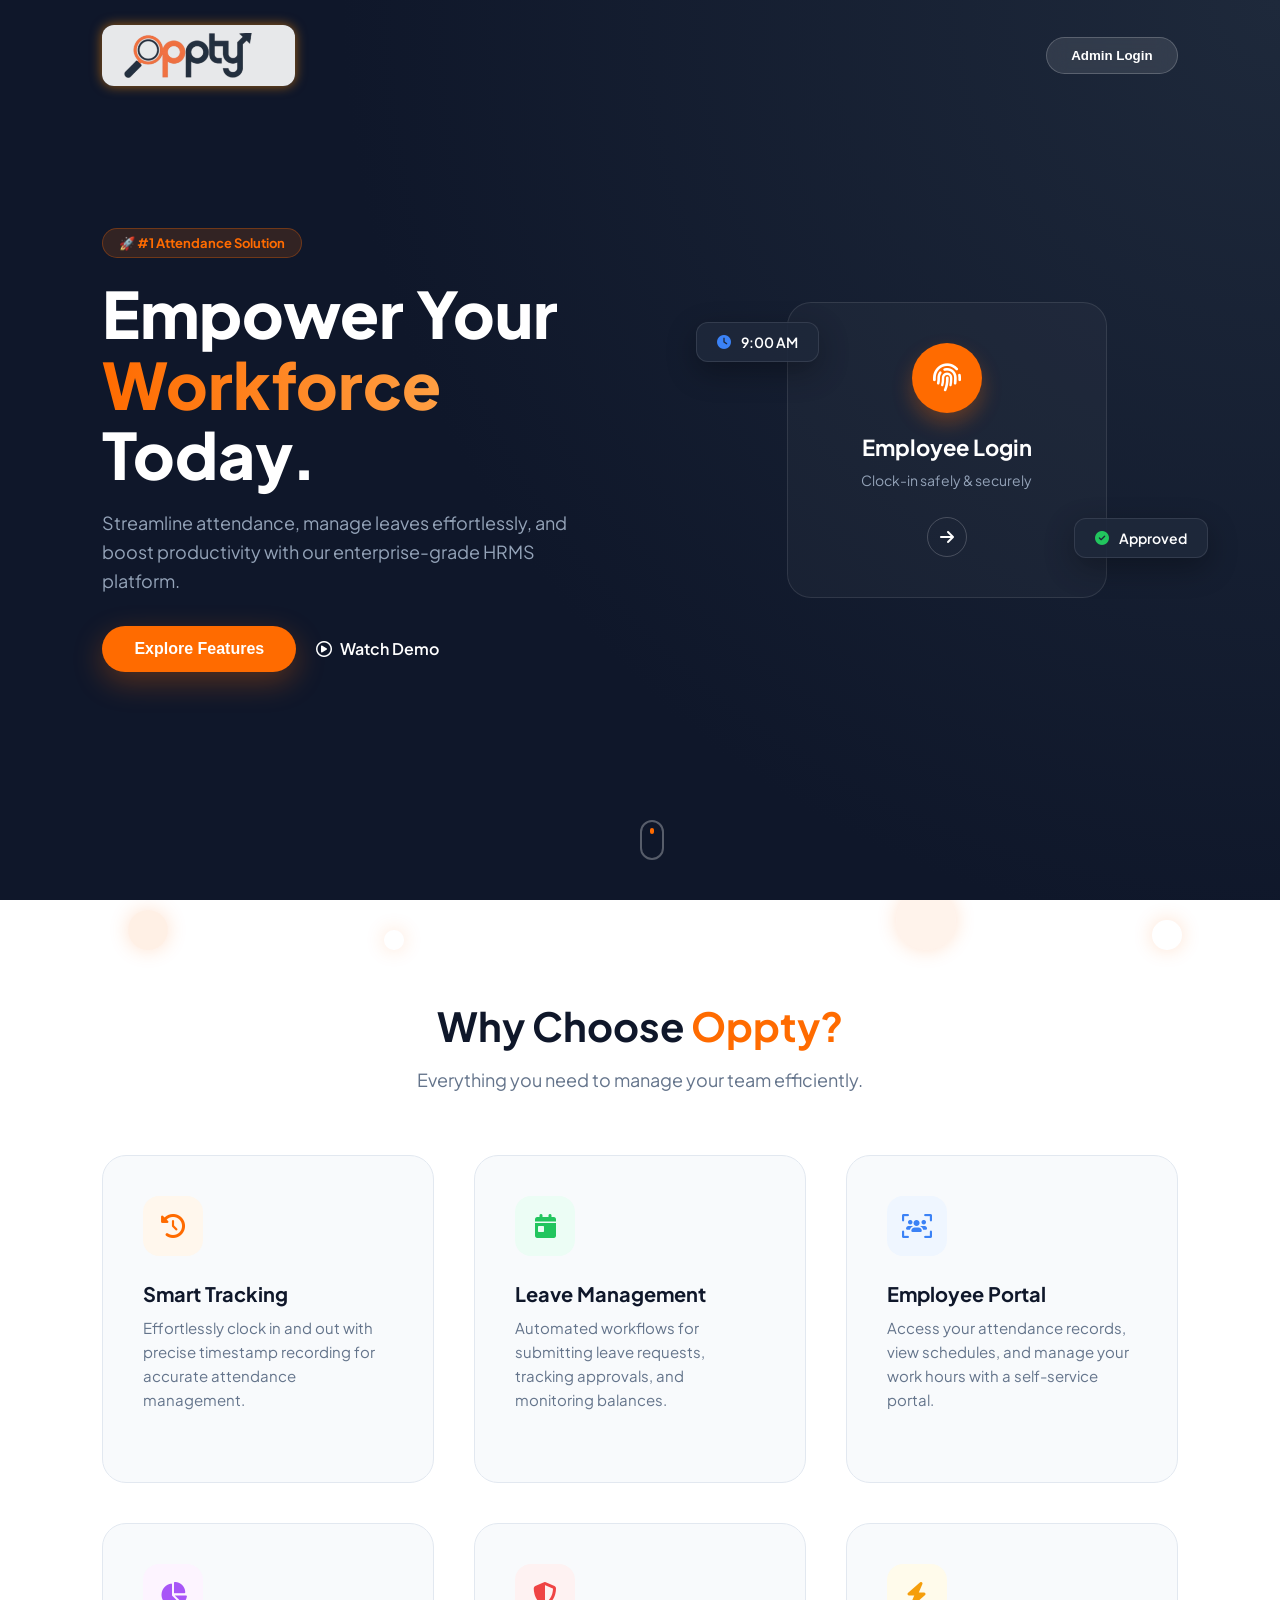
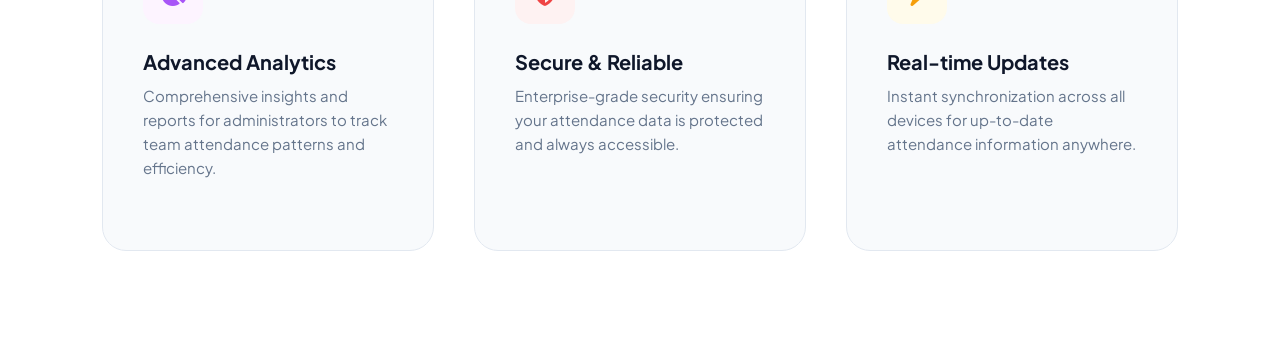
==== commit d4c4944f: "updated" ====
--- a/f_fr_bac/f_fr_bac/dashb_employee_trail/index.html
+++ b/f_fr_bac/f_fr_bac/dashb_employee_trail/index.html
@@ -3,187 +3,131 @@
 <head>
     <meta charset="UTF-8">
     <meta name="viewport" content="width=device-width, initial-scale=1.0">
-    <title>Oppty - Professional Attendance & Leave Management</title>
-    <link rel="icon" type="image/png" href="./assets/opptylogo2.png">
-    <link rel="stylesheet" href="styles.css">
-    <link href="https://fonts.googleapis.com/css2?family=Poppins:wght@300;400;500;600;700;800&display=swap" rel="stylesheet">
+    <title>Oppty - Workforce Management</title>
+    <!-- Font Awesome -->
+    <link rel="stylesheet" href="https://cdnjs.cloudflare.com/ajax/libs/font-awesome/6.4.0/css/all.min.css">
+    <!-- Google Fonts -->
+    <link href="https://fonts.googleapis.com/css2?family=Plus+Jakarta+Sans:wght@300;400;600;700;800&display=swap" rel="stylesheet">
+    <link rel="stylesheet" href="style.css">
 </head>
 <body>
-    <!-- Navigation -->
-    <nav class="navbar">
-        <div class="container">
-            <div class="logo">
-                <span class="logo-text"><img src="./assets/opptylogo.png" alt="logo" style="height: 35px;"></span>
-            </div>
-            <ul class="nav-links">
-                <li><a href="#home">Home</a></li>
-                <li><a href="#features">Features</a></li>
-                <li><a href="#contact">Contact</a></li>
-                <li><a href="./employee_login/emp_login.html">Login</a></li>
-            </ul>
+
+    <!-- ANIMATED BACKGROUND PARTICLES -->
+    <div class="particles">
+        <span></span><span></span><span></span><span></span><span></span>
+        <span></span><span></span><span></span><span></span><span></span>
+    </div>
+
+    <!-- NAVBAR -->
+    <nav class="navbar slide-down">
+        <div class="logo">
+            <img src="./assets/opptylogo.png" alt="Oppty Logo">
         </div>
+        <button class="btn-glass" onclick="window.location.href='https://hrmsoppty.free.nf/'">Admin Login</button>
     </nav>
 
-    <!-- Hero Section -->
-    <section id="home" class="hero">
-        <div class="hero-content">
-            <h1 class="hero-title">
-                <span class="title-line">Welcome to</span>
-                <span class="title-line oppty-name"><img src="./assets/opptylogo.png" alt=""></span>
-            </h1>
-            <p class="hero-subtitle">Professional Attendance & Leave Management</p>
-            <p class="hero-description">Track your attendance with precision and manage your leave effortlessly</p>
-            <div class="hero-buttons">
-                <a href="#features" class="btn btn-primary">Get Started</a>
-                <a href="#contact" class="btn btn-secondary">Learn More</a>
+    <!-- HERO SECTION -->
+    <section class="hero">
+        <div class="hero-container">
+            
+            <!-- Left Side: Text Content -->
+            <div class="hero-text fade-in-left">
+                <div class="badge-pill">🚀 #1 Attendance Solution</div>
+                <h1>Empower Your <br> <span class="text-gradient">Workforce</span> Today.</h1>
+                <p>Streamline attendance, manage leaves effortlessly, and boost productivity with our enterprise-grade HRMS platform.</p>
+                
+                <div class="cta-group">
+                    <button class="btn-primary pulse-hover" onclick="scrollToFeatures()">Explore Features</button>
+                    <a href="#" class="link-secondary"><i class="fa-regular fa-circle-play"></i> Watch Demo</a>
+                </div>
             </div>
+
+            <!-- Right Side: 3D-style Login Card -->
+            <div class="hero-card fade-in-right">
+                <div class="glass-card" onclick="window.location.href='./employee_login/emp_login.html'">
+                    <div class="card-glow"></div>
+                    <div class="icon-box">
+                        <i class="fa-solid fa-fingerprint"></i>
+                    </div>
+                    <h2>Employee Login</h2>
+                    <p>Clock-in safely & securely</p>
+                    <div class="arrow-circle">
+                        <i class="fa-solid fa-arrow-right"></i>
+                    </div>
+                </div>
+                
+                <!-- Floating Elements for visual flair -->
+                <div class="float-box float-1">
+                    <i class="fa-solid fa-clock"></i> <span>9:00 AM</span>
+                </div>
+                <div class="float-box float-2">
+                    <i class="fa-solid fa-check-circle"></i> <span>Approved</span>
+                </div>
+            </div>
+
         </div>
-        <div class="hero-shapes">
-            <div class="shape shape-1"></div>
-            <div class="shape shape-2"></div>
-            <div class="shape shape-3"></div>
-            <div class="floating-circle circle-1"></div>
-            <div class="floating-circle circle-2"></div>
-            <div class="floating-circle circle-3"></div>
-            <div class="particle particle-1"></div>
-            <div class="particle particle-2"></div>
-            <div class="particle particle-3"></div>
-            <div class="particle particle-4"></div>
-            <div class="particle particle-5"></div>
-            <div class="particle particle-6"></div>
-            <div class="diamond diamond-1"></div>
-            <div class="diamond diamond-2"></div>
-            <div class="diamond diamond-3"></div>
-            <div class="wave-line wave-1"></div>
-            <div class="wave-line wave-2"></div>
-            <div class="wave-line wave-3"></div>
+        
+        <!-- Scroll Down Mouse -->
+        <div class="scroll-mouse fade-in-up">
+            <div class="wheel"></div>
         </div>
     </section>
 
-    <!-- Features Section -->
-    <section id="features" class="features">
-        <div class="container">
-            <h2 class="section-title">Everything You Need to Manage Attendance</h2>
-            <p class="section-subtitle">Powerful features designed to simplify workforce management and boost productivity with Oppty</p>
-            
-            <div class="features-grid">
-                <!-- Feature 1 -->
-                <div class="feature-card">
-                    <div class="card-icon">
-                        <div class="icon-box">⏰</div>
-                    </div>
-                    <h3>Oppty Time Tracking</h3>
-                    <p>Effortlessly clock in and out with precise timestamp recording for accurate attendance management.</p>
-                    <div class="card-overlay"></div>
-                </div>
+    <!-- FEATURES SECTION -->
+    <!-- FEATURES SECTION -->
+<section class="features" id="features">
+    <div class="section-header scroll-reveal">
+        <h2>Why Choose <span class="highlight">Oppty?</span></h2>
+        <p>Everything you need to manage your team efficiently.</p>
+    </div>
 
-                <!-- Feature 2 -->
-                <div class="feature-card">
-                    <div class="card-icon">
-                        <div class="icon-box">📅</div>
-                    </div>
-                    <h3>Oppty Leave Management</h3>
-                    <p>Submit leave requests, track approvals, and monitor your leave balance all in one place.</p>
-                    <div class="card-overlay"></div>
-                </div>
+    <div class="features-grid">
+        
+        <!-- Card 1: Time Tracking -->
+        <div class="feature-item scroll-reveal delay-1">
+            <div class="f-icon color-1"><i class="fa-solid fa-clock-rotate-left"></i></div>
+            <h3>Smart Tracking</h3>
+            <p>Effortlessly clock in and out with precise timestamp recording for accurate attendance management.</p>
+        </div>
 
-                <!-- Feature 3 -->
-                <div class="feature-card">
-                    <div class="card-icon">
-                        <div class="icon-box">👤</div>
-                    </div>
-                    <h3>Employee Portal</h3>
-                    <p>Access your attendance records, view schedules, and manage your work hours with ease.</p>
-                    <div class="card-overlay"></div>
-                </div>
+        <!-- Card 2: Leave Management -->
+        <div class="feature-item scroll-reveal delay-2">
+            <div class="f-icon color-2"><i class="fa-solid fa-calendar-day"></i></div>
+            <h3>Leave Management</h3>
+            <p>Automated workflows for submitting leave requests, tracking approvals, and monitoring balances.</p>
+        </div>
 
-                <!-- Feature 4 -->
-                <div class="feature-card">
-                    <div class="card-icon">
-                        <div class="icon-box">📊</div>
-                    </div>
-                    <h3>Oppty Analytics</h3>
-                    <p>Comprehensive insights and reports for administrators to track team attendance patterns.</p>
-                    <div class="card-overlay"></div>
-                </div>
+        <!-- Card 3: Employee Portal -->
+        <div class="feature-item scroll-reveal delay-3">
+            <div class="f-icon color-3"><i class="fa-solid fa-users-viewfinder"></i></div>
+            <h3>Employee Portal</h3>
+            <p>Access your attendance records, view schedules, and manage your work hours with a self-service portal.</p>
+        </div>
 
-                <!-- Feature 5 -->
-                <div class="feature-card">
-                    <div class="card-icon">
-                        <div class="icon-box">🔒</div>
-                    </div>
-                    <h3>Secure & Reliable</h3>
-                    <p>Enterprise-grade security ensuring your attendance data is protected and always accessible.</p>
-                    <div class="card-overlay"></div>
-                </div>
+        <!-- Card 4: Analytics (New) -->
+        <div class="feature-item scroll-reveal delay-1">
+            <div class="f-icon color-4"><i class="fa-solid fa-chart-pie"></i></div>
+            <h3>Advanced Analytics</h3>
+            <p>Comprehensive insights and reports for administrators to track team attendance patterns and efficiency.</p>
+        </div>
 
-                <!-- Feature 6 -->
-                <div class="feature-card">
-                    <div class="card-icon">
-                        <div class="icon-box">⚡</div>
-                    </div>
-                    <h3>Real-time Updates</h3>
-                    <p>Instant synchronization across all devices for up-to-date attendance information.</p>
-                    <div class="card-overlay"></div>
-                </div>
-            </div>
+        <!-- Card 5: Secure (New) -->
+        <div class="feature-item scroll-reveal delay-2">
+            <div class="f-icon color-5"><i class="fa-solid fa-shield-halved"></i></div>
+            <h3>Secure & Reliable</h3>
+            <p>Enterprise-grade security ensuring your attendance data is protected and always accessible.</p>
         </div>
-    </section>
 
+        <!-- Card 6: Real-time (New) -->
+        <div class="feature-item scroll-reveal delay-3">
+            <div class="f-icon color-6"><i class="fa-solid fa-bolt"></i></div>
+            <h3>Real-time Updates</h3>
+            <p>Instant synchronization across all devices for up-to-date attendance information anywhere.</p>
+        </div>
 
-
-    <!-- Contact Section -->
-    <section id="contact" class="contact-section">
-        <div class="container">
-            <h2 class="section-title">Get in Touch</h2>
-            <p class="section-subtitle">Have questions? We'd love to hear from you</p>
-            <div class="contact-info">
-                <div class="contact-item">
-                    <span class="contact-icon">📧</span>
-                    <p>support@oppty.com</p>
-                </div>
-                <div class="contact-item">
-                    <span class="contact-icon">📞</span>
-                    <p>+1 (555) 123-4567</p>
-                </div>
-                <div class="contact-item">
-                    <span class="contact-icon">📍</span>
-                    <p>123 Business Ave, Tech City</p>
-                </div>
-            </div>
-        </div>
-    </section>
-
-    <!-- Footer -->
-    <footer class="footer">
-        <div class="container">
-            <div class="footer-content">
-                <div class="footer-logo">
-                    <span class="logo-text"><img src="./assets/opptylogo.png" alt=""></span>
-                    <p>Professional Attendance & Leave Management</p>
-                </div>
-                <div class="footer-links">
-                    <h4>Quick Links</h4>
-                    <ul>
-                        <li><a href="#home">Home</a></li>
-                        <li><a href="#features">Features</a></li>
-                    </ul>
-                </div>
-                <div class="footer-social">
-                    <h4>Follow Us</h4>
-                    <div class="social-icons">
-                        <a href="#" class="social-icon">f</a>
-                        <a href="#" class="social-icon">t</a>
-                        <a href="#" class="social-icon">in</a>
-                    </div>
-                </div>
-            </div>
-            <div class="footer-bottom">
-                <p>&copy; 2026 Oppty. All rights reserved.</p>
-            </div>
-        </div>
-    </footer>
+    </div>
+</section>
 
     <script src="script.js"></script>
 </body>
-</html>
+</html>
--- a/f_fr_bac/f_fr_bac/dashb_employee_trail/style.css
+++ b/f_fr_bac/f_fr_bac/dashb_employee_trail/style.css
@@ -0,0 +1,534 @@
+/* --- GLOBAL --- */
+:root {
+  --primary: #ff6b00;
+  --primary-dark: #e65100;
+  --dark-bg: #0f172a;
+  --card-bg: rgba(255, 255, 255, 0.05);
+  --text-white: #ffffff;
+  --text-grey: #94a3b8;
+  --font-main: "Plus Jakarta Sans", sans-serif;
+}
+
+* {
+  margin: 0;
+  padding: 0;
+  box-sizing: border-box;
+}
+
+body {
+  font-family: var(--font-main);
+  background-color: var(--dark-bg);
+  color: var(--text-white);
+  overflow-x: hidden;
+}
+
+/* --- BACKGROUND PARTICLES --- */
+.particles span {
+  position: fixed;
+  bottom: -50px;
+  background: transparent;
+  border-radius: 50%;
+  pointer-events: none;
+  box-shadow: 0 0 20px rgba(255, 107, 0, 0.2);
+  animation: rise 15s infinite linear;
+  z-index: 0;
+}
+.particles span:nth-child(1) {
+  left: 10%;
+  width: 40px;
+  height: 40px;
+  animation-duration: 10s;
+  background: rgba(255, 107, 0, 0.1);
+}
+.particles span:nth-child(2) {
+  left: 30%;
+  width: 20px;
+  height: 20px;
+  animation-duration: 12s;
+  background: rgba(255, 255, 255, 0.05);
+}
+.particles span:nth-child(3) {
+  left: 70%;
+  width: 60px;
+  height: 60px;
+  animation-duration: 18s;
+  background: rgba(255, 107, 0, 0.08);
+}
+.particles span:nth-child(4) {
+  left: 90%;
+  width: 30px;
+  height: 30px;
+  animation-duration: 9s;
+  background: rgba(255, 255, 255, 0.05);
+}
+
+@keyframes rise {
+  0% {
+    transform: translateY(0) rotate(0deg);
+    opacity: 0;
+  }
+  50% {
+    opacity: 1;
+  }
+  100% {
+    transform: translateY(-100vh) rotate(360deg);
+    opacity: 0;
+  }
+}
+
+/* --- NAVBAR --- */
+.navbar {
+  display: flex;
+  justify-content: space-between;
+  align-items: center;
+  padding: 25px 8%;
+  position: absolute;
+  width: 100%;
+  z-index: 100;
+}
+.logo {
+  background: rgba(255, 255, 255, 0.9); /* light background */
+  padding: 8px 14px;
+  border-radius: 12px;
+  box-shadow: 0 0 12px rgba(255, 140, 0, 0.6); /* soft orange glow */
+  display: inline-flex;
+  align-items: center;
+  justify-content: center;
+}
+
+.logo img {
+  height: 45px;
+  display: block;
+}
+.btn-glass {
+  background: rgba(255, 255, 255, 0.1);
+  border: 1px solid rgba(255, 255, 255, 0.2);
+  color: white;
+  padding: 10px 24px;
+  border-radius: 30px;
+  backdrop-filter: blur(10px);
+  cursor: pointer;
+  transition: 0.3s;
+  font-weight: 600;
+}
+.btn-glass:hover {
+  background: var(--primary);
+  border-color: var(--primary);
+}
+
+/* --- HERO SECTION --- */
+.hero {
+  min-height: 100vh;
+  display: flex;
+  align-items: center;
+  justify-content: center;
+  position: relative;
+  padding: 0 8%;
+  background: radial-gradient(circle at top right, #1e293b 0%, #0f172a 60%);
+}
+
+.hero-container {
+  display: grid;
+  grid-template-columns: 1.2fr 1fr;
+  gap: 60px;
+  align-items: center;
+  width: 100%;
+  max-width: 1300px;
+  z-index: 10;
+}
+
+/* Text Side */
+.badge-pill {
+  display: inline-block;
+  padding: 6px 16px;
+  background: rgba(255, 107, 0, 0.15);
+  color: var(--primary);
+  border-radius: 20px;
+  font-size: 13px;
+  font-weight: 700;
+  margin-bottom: 20px;
+  border: 1px solid rgba(255, 107, 0, 0.3);
+}
+
+h1 {
+  font-size: 64px;
+  line-height: 1.1;
+  font-weight: 800;
+  margin-bottom: 20px;
+}
+.text-gradient {
+  background: linear-gradient(to right, #ff6b00, #ff9f43);
+  -webkit-background-clip: text;
+  -webkit-text-fill-color: transparent;
+}
+
+p {
+  font-size: 18px;
+  color: var(--text-grey);
+  margin-bottom: 30px;
+  line-height: 1.6;
+  max-width: 500px;
+}
+
+.cta-group {
+  display: flex;
+  align-items: center;
+  gap: 20px;
+}
+
+.btn-primary {
+  background: var(--primary);
+  color: white;
+  padding: 14px 32px;
+  border-radius: 50px;
+  border: none;
+  font-size: 16px;
+  font-weight: 600;
+  cursor: pointer;
+  transition: 0.3s;
+  box-shadow: 0 10px 30px rgba(255, 107, 0, 0.3);
+}
+.btn-primary:hover {
+  transform: translateY(-3px);
+  box-shadow: 0 15px 40px rgba(255, 107, 0, 0.5);
+}
+
+.link-secondary {
+  color: white;
+  text-decoration: none;
+  font-weight: 600;
+  display: flex;
+  align-items: center;
+  gap: 8px;
+  transition: 0.3s;
+}
+.link-secondary:hover {
+  color: var(--primary);
+}
+
+/* Card Side */
+.hero-card {
+  position: relative;
+  display: flex;
+  justify-content: center;
+}
+
+.glass-card {
+  width: 320px;
+  padding: 40px;
+  background: rgba(255, 255, 255, 0.03);
+  border: 1px solid rgba(255, 255, 255, 0.1);
+  border-radius: 24px;
+  backdrop-filter: blur(20px);
+  text-align: center;
+  cursor: pointer;
+  transition: 0.4s cubic-bezier(0.175, 0.885, 0.32, 1.275);
+  position: relative;
+  overflow: hidden;
+}
+
+.glass-card:hover {
+  transform: translateY(-10px) scale(1.02);
+  border-color: rgba(255, 107, 0, 0.5);
+  box-shadow: 0 20px 60px rgba(0, 0, 0, 0.4);
+}
+
+.card-glow {
+  position: absolute;
+  top: -50%;
+  left: -50%;
+  width: 200%;
+  height: 200%;
+  background: radial-gradient(
+    circle,
+    rgba(255, 107, 0, 0.1) 0%,
+    transparent 70%
+  );
+  opacity: 0;
+  transition: 0.4s;
+}
+.glass-card:hover .card-glow {
+  opacity: 1;
+}
+
+.icon-box {
+  width: 70px;
+  height: 70px;
+  background: var(--primary);
+  color: white;
+  border-radius: 50%;
+  font-size: 28px;
+  display: flex;
+  align-items: center;
+  justify-content: center;
+  margin: 0 auto 20px;
+  box-shadow: 0 10px 20px rgba(255, 107, 0, 0.3);
+}
+
+.glass-card h2 {
+  font-size: 22px;
+  margin-bottom: 8px;
+}
+.glass-card p {
+  font-size: 14px;
+  color: var(--text-grey);
+  margin-bottom: 25px;
+}
+
+.arrow-circle {
+  width: 40px;
+  height: 40px;
+  border-radius: 50%;
+  border: 1px solid rgba(255, 255, 255, 0.2);
+  display: flex;
+  align-items: center;
+  justify-content: center;
+  margin: 0 auto;
+  transition: 0.3s;
+}
+.glass-card:hover .arrow-circle {
+  background: white;
+  color: var(--primary);
+}
+
+/* Floating Elements */
+.float-box {
+  position: absolute;
+  background: rgba(30, 41, 59, 0.9);
+  padding: 10px 20px;
+  border-radius: 12px;
+  border: 1px solid rgba(255, 255, 255, 0.1);
+  display: flex;
+  align-items: center;
+  gap: 10px;
+  font-size: 14px;
+  font-weight: 600;
+  box-shadow: 0 10px 30px rgba(0, 0, 0, 0.3);
+  animation: float 6s infinite ease-in-out;
+}
+.float-1 {
+  top: 20px;
+  left: -20px;
+  animation-delay: 0s;
+}
+.float-1 i {
+  color: #3b82f6;
+}
+.float-2 {
+  bottom: 40px;
+  right: -30px;
+  animation-delay: 3s;
+}
+.float-2 i {
+  color: #22c55e;
+}
+
+@keyframes float {
+  0%,
+  100% {
+    transform: translateY(0);
+  }
+  50% {
+    transform: translateY(-15px);
+  }
+}
+
+/* Scroll Mouse */
+.scroll-mouse {
+  position: absolute;
+  bottom: 40px;
+  left: 50%;
+  transform: translateX(-50%);
+  width: 24px;
+  height: 40px;
+  border: 2px solid rgba(255, 255, 255, 0.3);
+  border-radius: 20px;
+}
+.wheel {
+  width: 4px;
+  height: 6px;
+  background: var(--primary);
+  border-radius: 2px;
+  margin: 6px auto 0;
+  animation: scroll 1.5s infinite;
+}
+@keyframes scroll {
+  0% {
+    opacity: 1;
+    transform: translateY(0);
+  }
+  100% {
+    opacity: 0;
+    transform: translateY(15px);
+  }
+}
+
+/* --- ANIMATION CLASSES --- */
+.fade-in-left {
+  animation: fadeInLeft 1s ease forwards;
+  opacity: 0;
+}
+.fade-in-right {
+  animation: fadeInRight 1s ease forwards;
+  opacity: 0;
+}
+.fade-in-up {
+  animation: fadeInUp 1s ease forwards;
+  opacity: 0;
+  animation-delay: 1s;
+}
+
+@keyframes fadeInLeft {
+  from {
+    opacity: 0;
+    transform: translateX(-50px);
+  }
+  to {
+    opacity: 1;
+    transform: translateX(0);
+  }
+}
+@keyframes fadeInRight {
+  from {
+    opacity: 0;
+    transform: translateX(50px);
+  }
+  to {
+    opacity: 1;
+    transform: translateX(0);
+  }
+}
+@keyframes fadeInUp {
+  from {
+    opacity: 0;
+    transform: translateY(20px);
+  }
+  to {
+    opacity: 1;
+    transform: translateY(0);
+  }
+}
+
+/* --- FEATURES SECTION --- */
+.features {
+  padding: 100px 8%;
+  background: #ffffff;
+  color: var(--text-dark);
+}
+.section-header {
+  text-align: center;
+  margin-bottom: 60px;
+}
+.section-header h2 {
+  font-size: 40px;
+  color: #0f172a;
+  margin-bottom: 15px;
+}
+.section-header .highlight {
+  color: var(--primary);
+}
+.section-header p {
+  color: #64748b;
+  font-size: 18px;
+  margin: 0 auto;
+  max-width: 600px;
+}
+
+.features-grid {
+  display: grid;
+  grid-template-columns: repeat(auto-fit, minmax(300px, 1fr));
+  gap: 40px;
+}
+
+.feature-item {
+  padding: 40px;
+  border-radius: 24px;
+  background: #f8fafc;
+  border: 1px solid #e2e8f0;
+  transition: 0.3s;
+}
+.feature-item:hover {
+  background: white;
+  box-shadow: 0 20px 40px rgba(0, 0, 0, 0.08);
+  transform: translateY(-10px);
+}
+
+.f-icon {
+  width: 60px;
+  height: 60px;
+  border-radius: 16px;
+  display: flex;
+  align-items: center;
+  justify-content: center;
+  font-size: 24px;
+  margin-bottom: 25px;
+}
+.color-1 {
+  background: #fff7ed;
+  color: #ff6b00;
+}
+.color-2 {
+  background: #ecfdf5;
+  color: #22c55e;
+}
+.color-3 {
+  background: #eff6ff;
+  color: #3b82f6;
+}
+
+.feature-item h3 {
+  color: #0f172a;
+  margin-bottom: 10px;
+  font-size: 20px;
+}
+.feature-item p {
+  color: #64748b;
+  font-size: 15px;
+}
+
+/* Scroll Reveal */
+.scroll-reveal {
+  opacity: 0;
+  transform: translateY(30px);
+  transition: 0.8s ease-out;
+}
+.scroll-reveal.visible {
+  opacity: 1;
+  transform: translateY(0);
+}
+.delay-1 {
+  transition-delay: 0.1s;
+}
+.delay-2 {
+  transition-delay: 0.2s;
+}
+.delay-3 {
+  transition-delay: 0.3s;
+}
+
+/* Responsive */
+@media (max-width: 1024px) {
+  .hero-container {
+    grid-template-columns: 1fr;
+    text-align: center;
+    gap: 40px;
+  }
+  h1 {
+    font-size: 48px;
+  }
+  p {
+    margin: 0 auto 30px;
+  }
+  .cta-group {
+    justify-content: center;
+  }
+}
+
+/* Add these under your .f-icon styles */
+
+.color-1 { background: #fff7ed; color: #ff6b00; } /* Orange */
+.color-2 { background: #ecfdf5; color: #22c55e; } /* Green */
+.color-3 { background: #eff6ff; color: #3b82f6; } /* Blue */
+.color-4 { background: #fdf4ff; color: #a855f7; } /* Purple */
+.color-5 { background: #fef2f2; color: #ef4444; } /* Red */
+.color-6 { background: #fffbeb; color: #f59e0b; } /* Yellow */
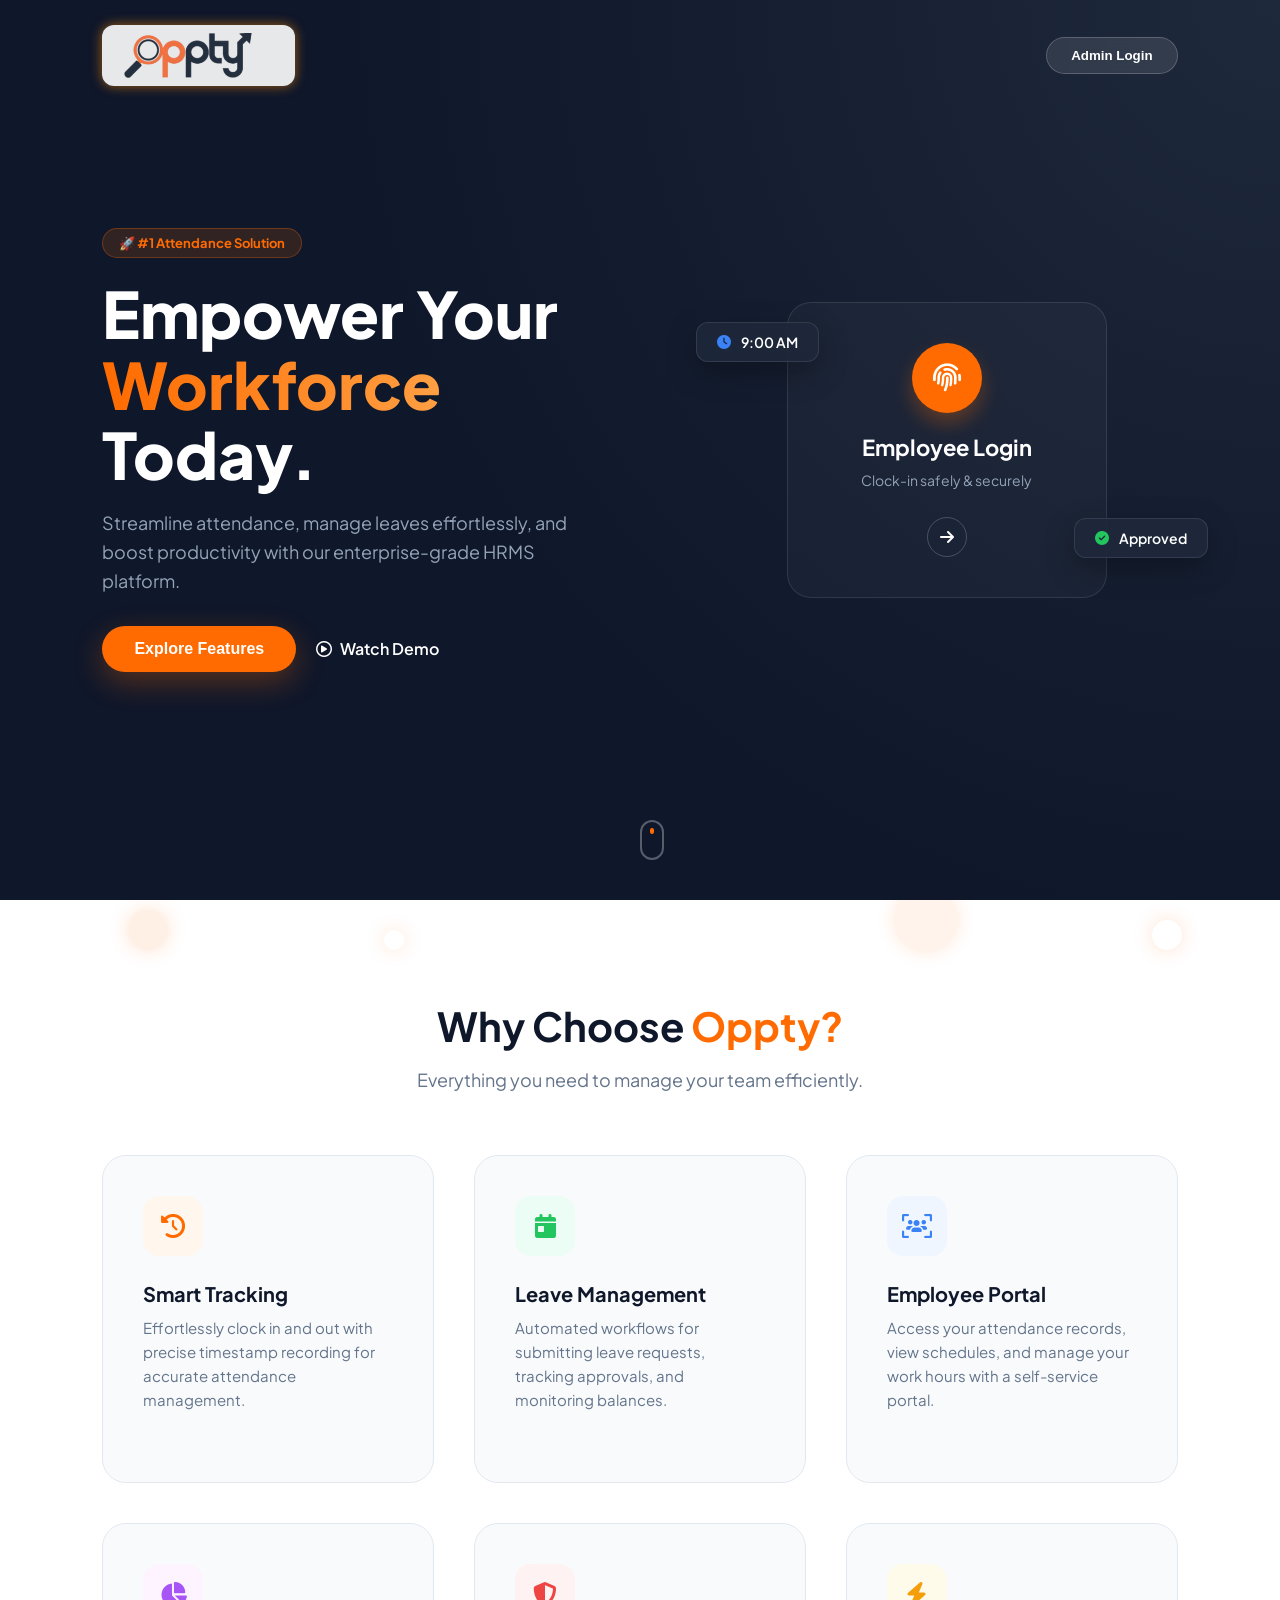
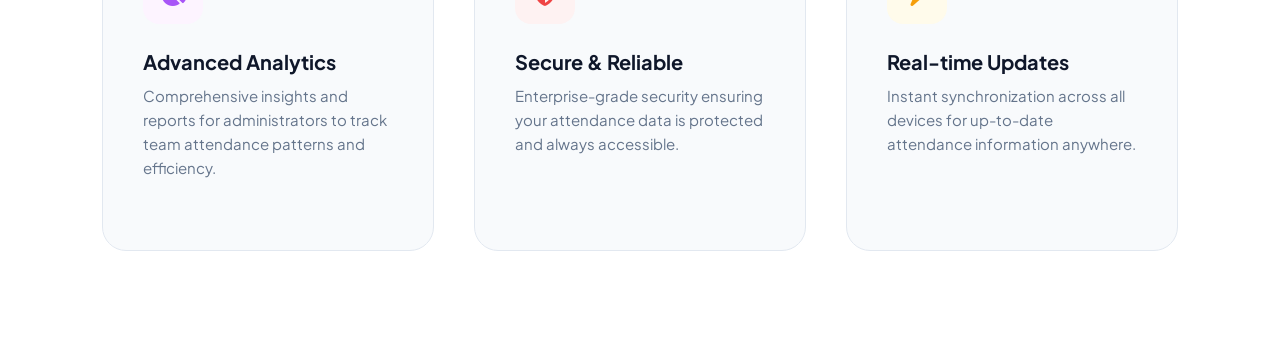
==== commit 23a1671b: "u" ====
--- a/f_fr_bac/f_fr_bac/dashb_employee_trail/index.html
+++ b/f_fr_bac/f_fr_bac/dashb_employee_trail/index.html
@@ -23,7 +23,7 @@
         <div class="logo">
             <img src="./assets/opptylogo.png" alt="Oppty Logo">
         </div>
-        <button class="btn-glass" onclick="window.location.href='https://hrmsoppty.free.nf/'">Admin Login</button>
+        <button class="btn-glass" onclick="window.location.href='https://opptyadminhrms.free.nf/'">Admin Login</button>
     </nav>
 
     <!-- HERO SECTION -->
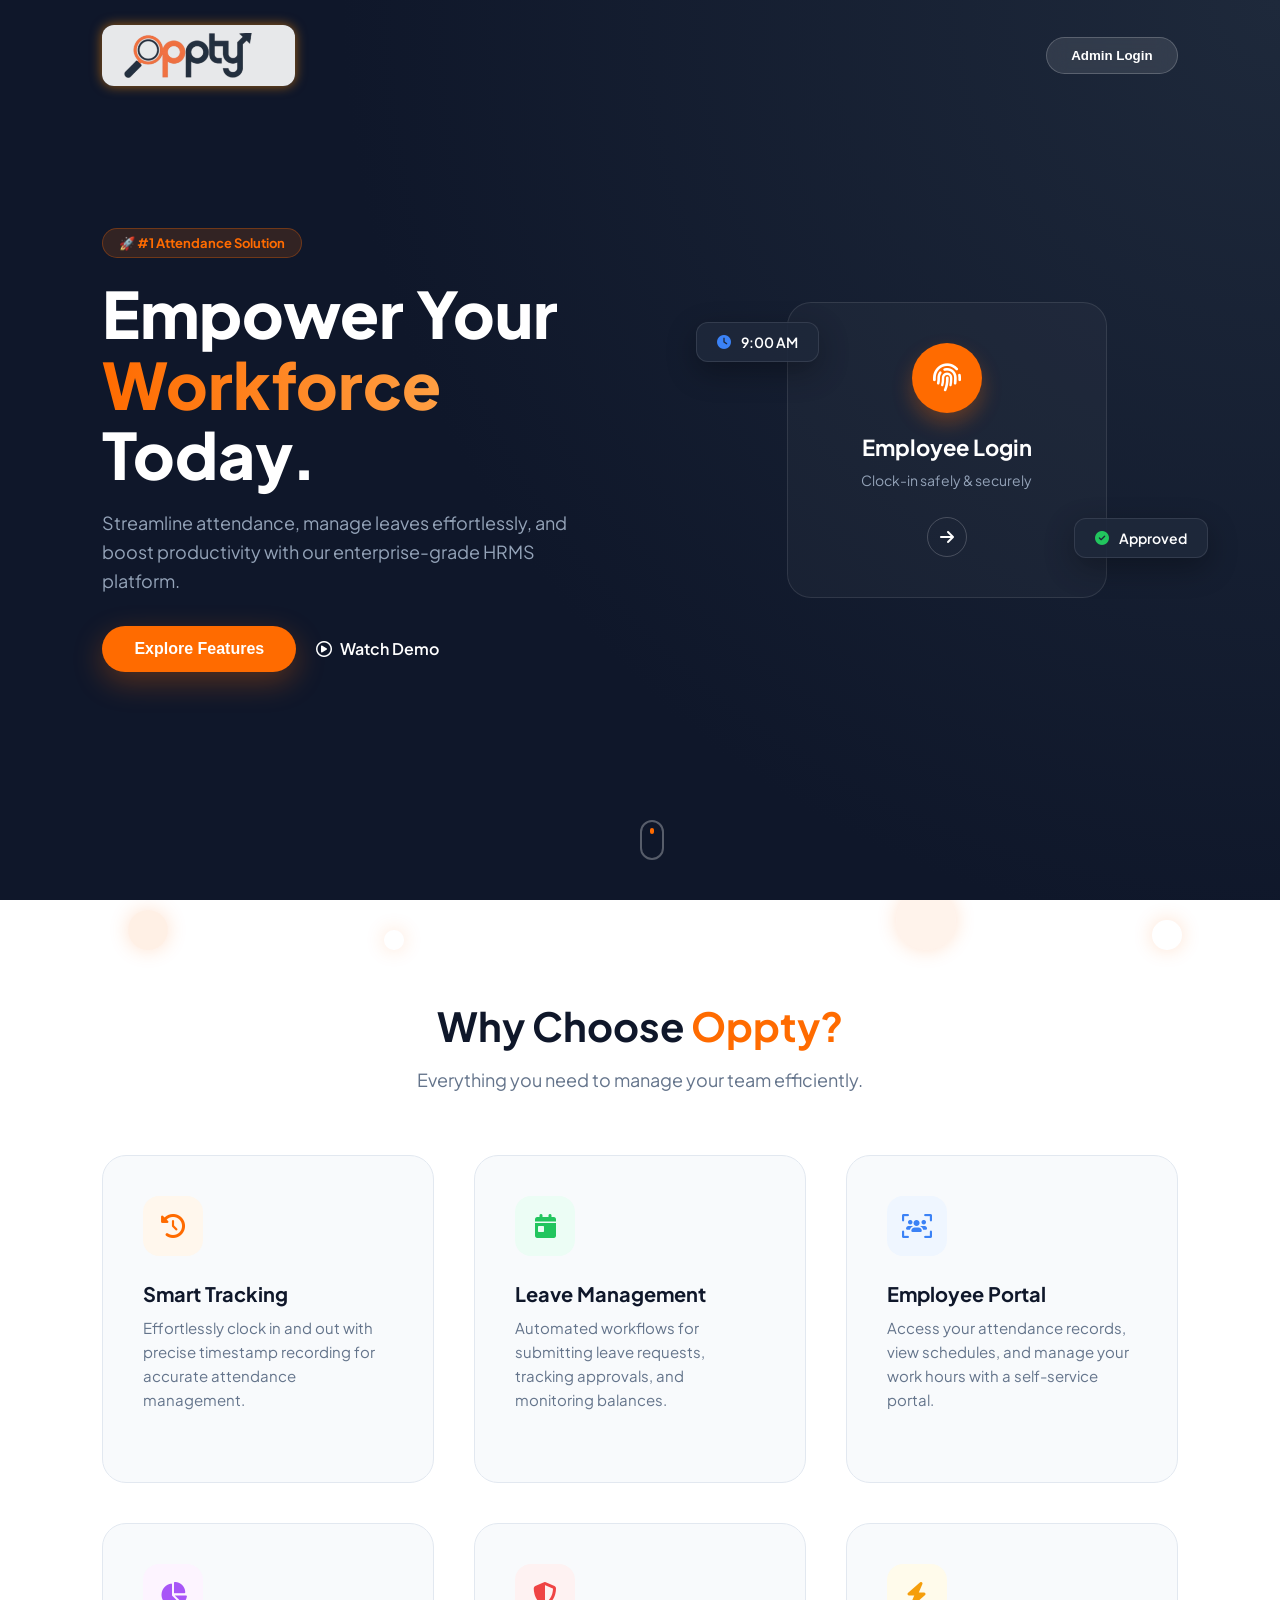
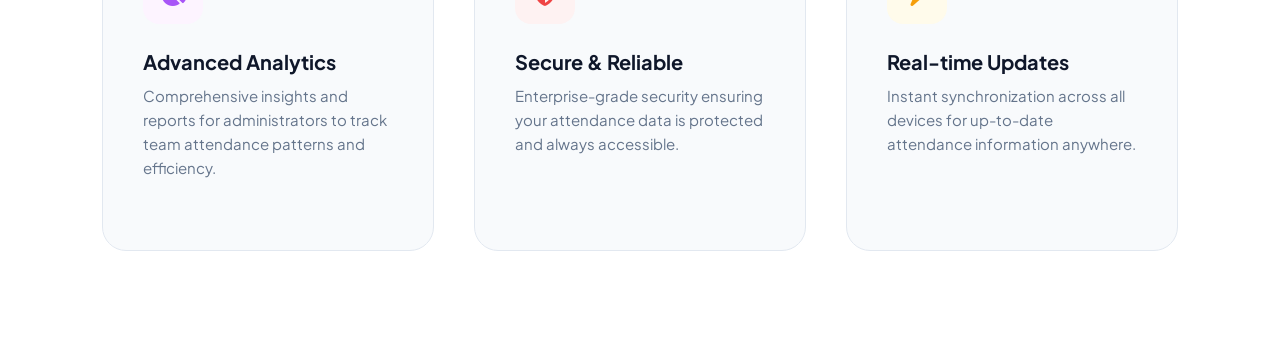
==== commit cc7f4a41: "u" ====
--- a/f_fr_bac/f_fr_bac/dashb_employee_trail/index.html
+++ b/f_fr_bac/f_fr_bac/dashb_employee_trail/index.html
@@ -4,6 +4,12 @@
     <meta charset="UTF-8">
     <meta name="viewport" content="width=device-width, initial-scale=1.0">
     <title>Oppty - Workforce Management</title>
+    <link
+      rel="icon"
+      type="image/png"
+      sizes="32x32"
+      href="./assets/opptylogo2.png"
+    />
     <!-- Font Awesome -->
     <link rel="stylesheet" href="https://cdnjs.cloudflare.com/ajax/libs/font-awesome/6.4.0/css/all.min.css">
     <!-- Google Fonts -->
